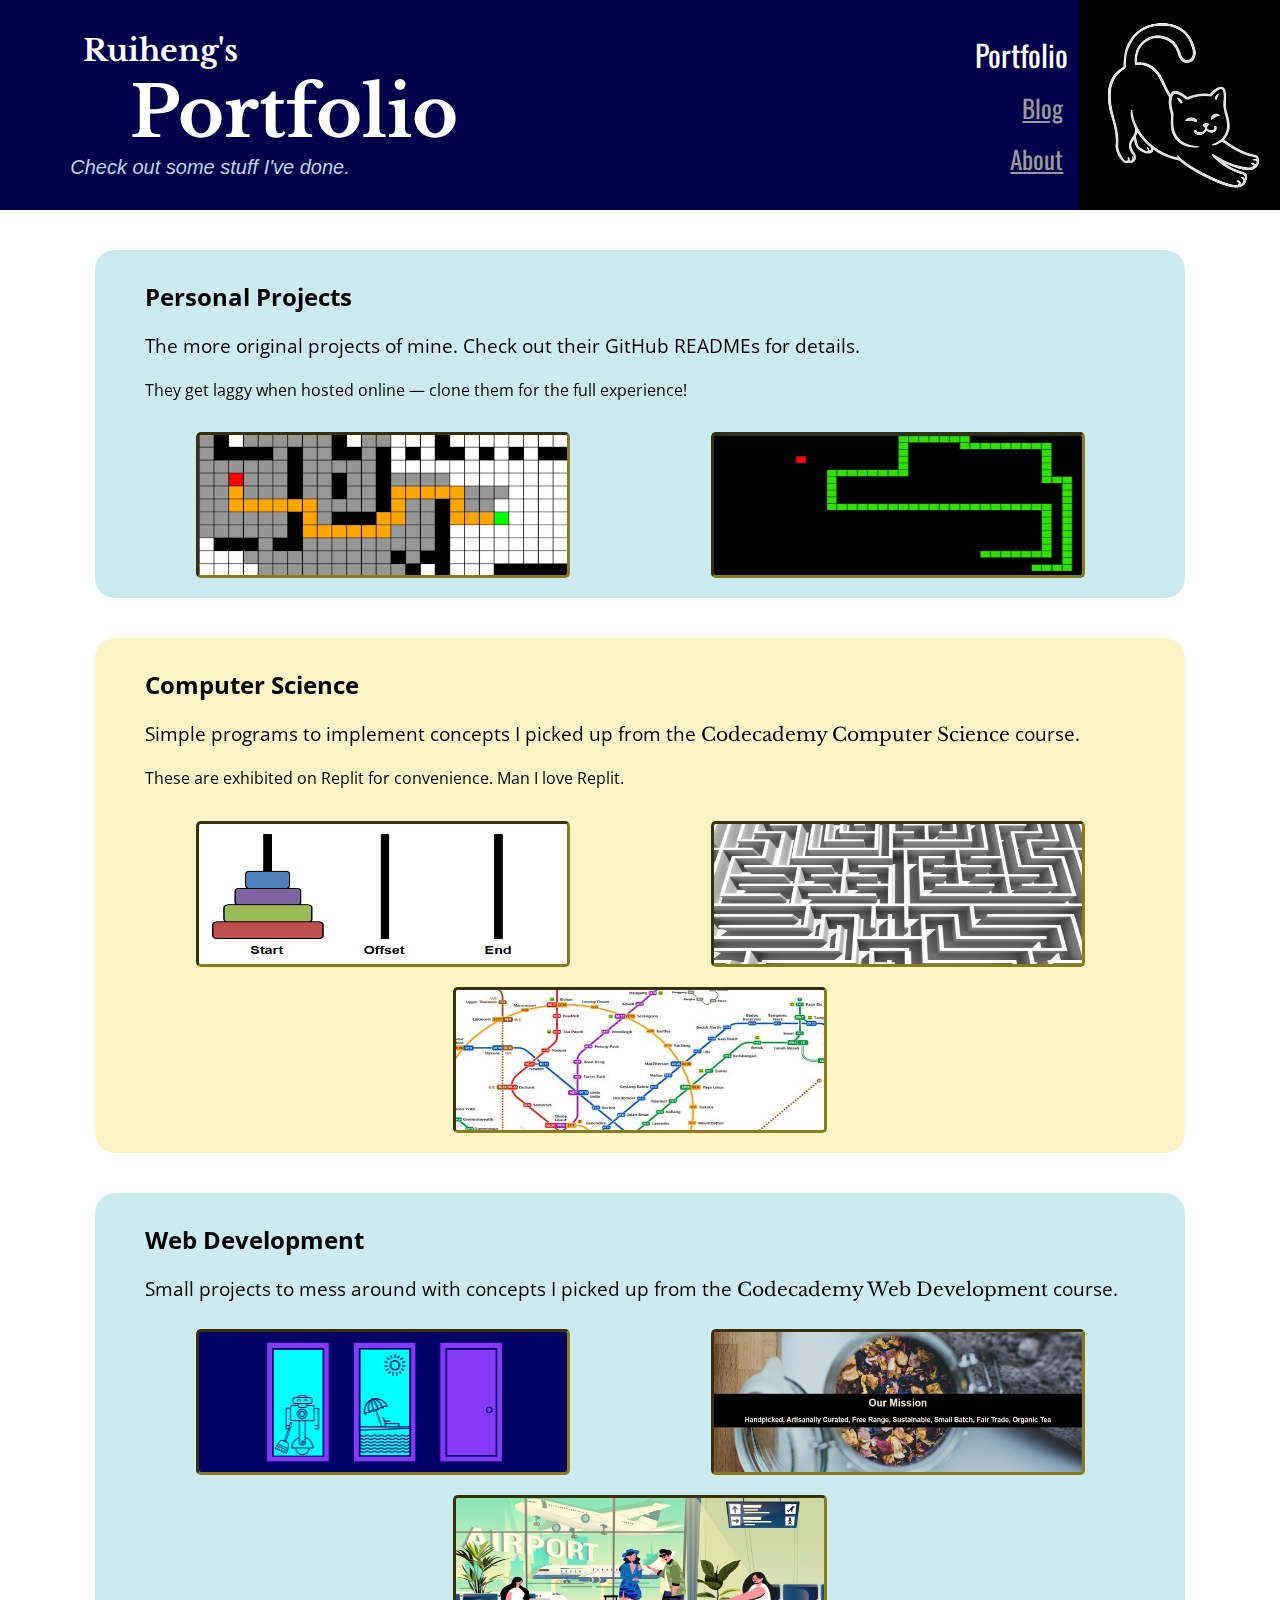
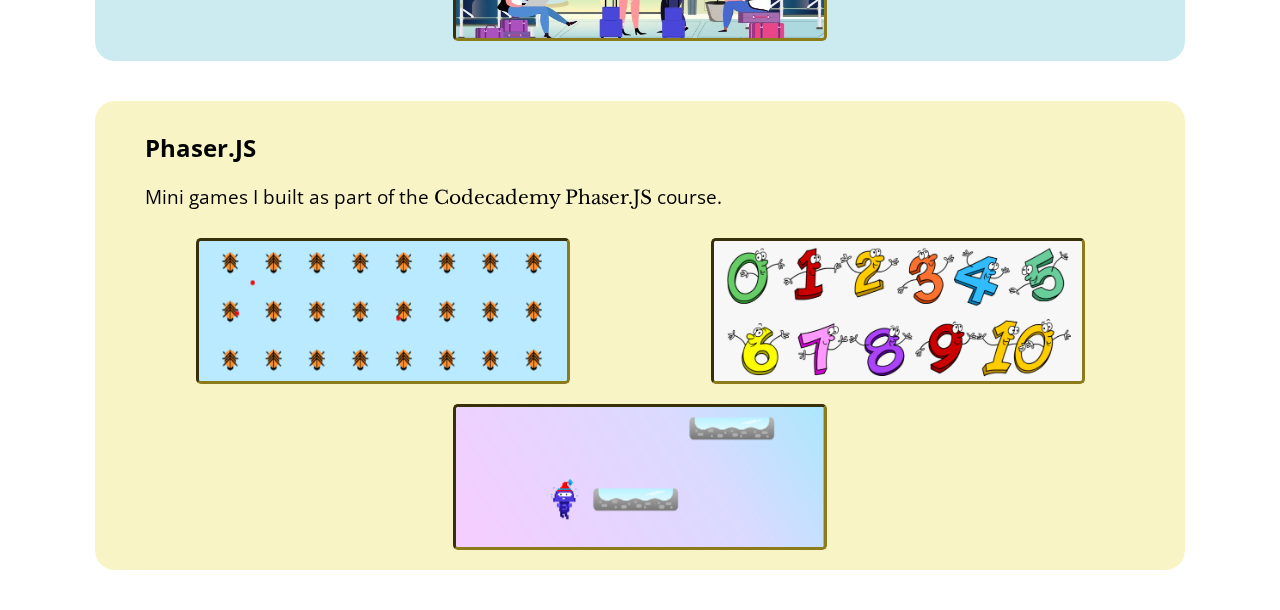
==== index.html @ d43de1b8 "testing responsive design" ====
<!DOCTYPE html>
<html lang="en">
    <head>
        <title>My Portfolio</title>
        <meta name="viewport" content="width=device-width, initial-scale=1.0"/>
        <link href='./css/index.css' type='text/css' rel='stylesheet'/>
        <link href="https://fonts.googleapis.com/css2?family=Oswald:wght@500&display=swap" rel="stylesheet">
        <link href="https://fonts.googleapis.com/css2?family=Libre+Baskerville&family=Oswald:wght@500&display=swap" rel="stylesheet">
        <link href="https://fonts.googleapis.com/css2?family=Open+Sans:wght@300&display=swap" rel="stylesheet">
        <link href="https://fonts.googleapis.com/css2?family=Open+Sans:wght@400&display=swap" rel="stylesheet">
        <link href="https://fonts.googleapis.com/css2?family=Open+Sans:wght@600&display=swap" rel="stylesheet">
        <link href="https://fonts.googleapis.com/css2?family=Open+Sans:wght@700&display=swap" rel="stylesheet">
        <link href="https://fonts.googleapis.com/css2?family=Cormorant+Garamond&family=Libre+Baskerville&display=swap" rel="stylesheet">
    </head>

    <body onscroll="changeNav()">
        <header id='main-header'>  <!-- entire dark blue nav bar -->
            <div class='title'>
                <h2>Ruiheng's</h2>
                <h1>Portfolio</h1>
                <h3>Check out some stuff I've done.</h3>
            </div>

            <div class='menu-and-pic'>
                <ul>
                    <li class='current'>Portfolio</li>
                    <li><a href='./html/blog.html' class='menu-link'>Blog</a></li>
                    <li><a href='./html/aboutme.html' class='menu-link'>About</a></li>
                </ul>
                <img src="./images/catb.jpg" alt='Cat'/>
            </div>
        </header>

        <header id='small-header'>
            <ul>
                <li class='current-s'><a href='#'>Portfolio</a></li>
                <li><a href='./html/blog.html' class='menu-link-s'>Blog</a></li>
                <li><a href='./html/aboutme.html' class='menu-link-s'>About</a></li>
            </ul>
        </header>

        <section id='main-body-area'>


            <div class='category category1'>
                <h2 class='category-title'>Personal Projects</h2>
                <h3 class='category-subtitle'>The more original projects of mine. Check out their GitHub READMEs for details.</h3>
                <h4 class='category-subtitle'>They get laggy when hosted online — clone them for the full experience!</h4>
                <div class='category-space'>
                    
                    <div class='content-box'>
                        <div class="initial-content">
                            <img src='./images/astar.jpg' alt='A* Pathfinder' class='content-image'/>
                        </div>
                        <div class="overlay-content">
                            <div class="content-summary">  
                                <h3 class='content-summary-title'>A* Pathfinder</h3>
                                <p class='content-summary-text'>Efficient Greedy Algorithm determines shortest routes.</p>
                                <span>
                                    <a href='https://replit.com/@sunruiheng/A-Star-Pathfinder' target='_blank'>Try It!</a>
                                    <a href='https://github.com/sun-ruiheng/A-Star-Pathfinder' target='_blank'>GitHub</a>
                                </span>
                            </div>
                        </div>
                    </div>

                    <div class='content-box'>
                        <div class="initial-content">
                            <img src='./images/snek.png' alt='Snake' class='content-image'/>
                        </div>
                        <div class="overlay-content">
                            <div class="content-summary">  
                                <h3 class='content-summary-title'>Snake (Pygame)</h3>
                                <p class='content-summary-text'>Classic Snake game... Nom nom nom. Don't bite yourself!</p>
                                <span>
                                    <a href='https://replit.com/@sunruiheng/snake' target='_blank'>Try It!</a>
                                    <a href='https://github.com/sun-ruiheng/snake' target='_blank'>GitHub</a>
                                </span>
                            </div>
                        </div>
                    </div>

                </div>
                
            </div>


            
            <div class='category category2'>
                <h2 class='category-title'>Computer Science</h2>
                <h3 class='category-subtitle'>Simple programs to implement concepts I picked up from the <span>Codecademy Computer Science</span> course.</h3>
                <h4 class='category-subtitle'>These are exhibited on Replit for convenience. Man I love Replit.</h4>
                <div class='category-space'>

                    <div class='content-box'>
                        <div class="initial-content">
                            <img src='./images/towersofhanoi.png' alt='Towers of Hanoi' class='content-image'/>
                        </div>
                        <div class="overlay-content">
                            <div class="content-summary">  
                                <h3 class='content-summary-title'>Towers of Hanoi</h3>
                                <p class='content-summary-text'>Strategy game to implement the Stacks data structure.</p>
                                <span>
                                    <a href='https://repl.it/@sunruiheng/Towers-of-Hanoi#.replit' target='_blank'>Try It!</a>
                                    <a href='https://github.com/sun-ruiheng/Towers-of-Hanoi' target='_blank'>GitHub</a>
                                </span>
                            </div>
                        </div>
                    </div>

                    <div class='content-box'>
                        <div class="initial-content">
                            <img src='./images/mazeexplorer.jpg' alt='Maze Explorer' class='content-image'/>
                        </div>
                        <div class="overlay-content">
                            <div class="content-summary">  
                                <h3 class='content-summary-title'>Maze Explorer</h3>
                                <p class='content-summary-text'>Navigate through a maze represented by the Graphs data structure.</p>
                                <span>
                                    <a href='https://repl.it/@sunruiheng/Maze-Explorer#.replit' target='_blank'>Try It!</a>
                                    <a href='https://github.com/sun-ruiheng/Maze-Explorer' target='_blank'>GitHub</a>
                                </span>
                            </div>
                        </div>
                    </div>

                    <div class='content-box'>
                        <div class="initial-content">
                            <img src='./images/mrtmap.jpg' alt='MRT Route' class='content-image'/>
                        </div>
                        <div class="overlay-content">
                            <div class="content-summary">  
                                <h3 class='content-summary-title'>MRT Route</h3>
                                <p class='content-summary-text'>Breadth-First Search to find the shortest MRT route.</p>
                                <span>
                                    <a href='https://replit.com/@sunruiheng/MRT-Route' target='_blank'>Try It!</a>
                                    <a href='https://github.com/sun-ruiheng/MRT-Route' target='_blank'>GitHub</a>
                                </span>
                            </div>
                        </div>
                    </div>

                    



                </div>
                
            </div>



            <div class='category category1'>
                <h2 class='category-title'>Web Development</h2>
                <h3 class='category-subtitle'>Small projects to mess around with concepts I picked up from the <span>Codecademy Web Development</span> course.</h3>
                <div class='category-space'>

                    
                    <div class='content-box'>
                        <div class="initial-content">
                            <img src='./images/choredoorpic.PNG' alt='Chore Door' class='content-image'/>
                        </div>
                        <div class="overlay-content">
                            <div class="content-summary"> 
                                <h3 class='content-summary-title'>Chore Door!</h3> 
                                <p class='content-summary-text'>Basic guessing game to test out JavaScript logic writing.</p>
                                <span>
                                    <a href='https://sun-ruiheng.github.io/chore-door/' target='_blank'>Try It!</a>
                                    <a href='https://github.com/sun-ruiheng/chore-door' target='_blank'>GitHub</a>
                                </span>
                            </div>
                        </div>
                    </div>

                    <div class='content-box'>
                        <div class="initial-content">
                            <img src='./images/teacozy.PNG' alt='Tea Cozy' class='content-image'/>
                        </div>
                        <div class="overlay-content">
                            <div class="content-summary"> 
                                <h3 class='content-summary-title'>Tea Cozy</h3> 
                                <p class='content-summary-text'>Tea business website built working with Flexbox CSS.</p>
                                <span>
                                    <a href='https://sun-ruiheng.github.io/Tea-Cozy/' target='_blank'>Visit</a>
                                    <a href='https://github.com/sun-ruiheng/Tea-Cozy/' target='_blank'>GitHub</a>
                                </span>
                            </div>
                        </div>
                    </div>

                    <div class='content-box'>
                        <div class="initial-content">
                            <img src='./images/tourists.jpg' alt='Wanderlust' class='content-image'/>
                        </div>
                        <div class="overlay-content">
                            <div class="content-summary"> 
                                <h3 class='content-summary-title'>Wanderlust</h3> 
                                <p class='content-summary-text'>Tourism helper, utilising two APIs.</p>
                                <span>
                                    <a href='https://sun-ruiheng.github.io/Wanderlust/' target='_blank'>Try It!</a>
                                    <a href='https://github.com/sun-ruiheng/Wanderlust' target='_blank'>GitHub</a>
                                </span>
                            </div>
                        </div>
                    </div>

                    

                </div>
                
            </div>




            <div class='category category2'>
                <h2 class='category-title'>Phaser.JS</h2>
                <h3 class='category-subtitle'>Mini games I built as part of the <span>Codecademy Phaser.JS</span> course.</h3>
                <div class='category-space'>
                    
                    <div class='content-box'>
                        <div class="initial-content">
                            <img src='./images/buginvaders.PNG' alt='Bug Invaders' class='content-image'/>
                        </div>
                        <div class="overlay-content">
                            <div class="content-summary"> 
                                <h3 class='content-summary-title'>Bug Invaders</h3> 
                                <p class='content-summary-text'>Survive and kill the pesky invaders! Spacebar to fight back.</p>
                                <span>
                                    <a href='https://sun-ruiheng.github.io/Bug-Invaders/' target='_blank'>Try It!</a>
                                    <a href='https://github.com/sun-ruiheng/bug-invaders' target='_blank'>GitHub</a>
                                </span>
                            </div>
                        </div>
                    </div>

                    <div class='content-box'>
                        <div class="initial-content">
                            <img src='./images/conundrum.png' alt='Counting Conundrum' class='content-image'/>
                        </div>
                        <div class="overlay-content">
                            <div class="content-summary"> 
                                <h3 class='content-summary-title'>Counting Conundrum</h3> 
                                <p class='content-summary-text'>Remember the numbers, and recall in ascending order!</p>
                                <span>
                                    <a href='https://sun-ruiheng.github.io/Counting-Conundrum/' target='_blank'>Try It!</a>
                                    <a href='https://github.com/sun-ruiheng/counting-conundrum' target='_blank'>GitHub</a>
                                </span>
                            </div>
                        </div>
                    </div>

                    <div class='content-box'>
                        <div class="initial-content">
                            <img src='./images/codeyjump.PNG' alt='Codey Jump' class='content-image'/>
                        </div>
                        <div class="overlay-content">
                            <div class="content-summary"> 
                                <h3 class='content-summary-title'>Codey Jump</h3> 
                                <p class='content-summary-text'>Jump, Jump, Jump. There is no point to this game!</p>
                                <span>
                                    <a href='https://sun-ruiheng.github.io/Codey-Jump/' target='_blank'>Try It!</a>
                                    <a href='https://github.com/sun-ruiheng/Codey-Jump' target='_blank'>GitHub</a>
                                </span>
                            </div>
                        </div>
                    </div>

                


                </div>
                
            </div>




        </section>
    </body>
    <script type='text/javascript' src='./js/index.js'></script>
</html>
---- css/index.css ----
body {
    margin: 0;
    font-family: 'Open Sans', sans-serif;
    
    /* background-image: url("../images/coding1.jpg");
    background-repeat: no-repeat;
    background-attachment: fixed;
    background-size: cover; */
}

body::after {
    content: "";
    background: url("../images/coding1.jpg");
    opacity: 0.3;
    top: 0;
    left: 0;
    bottom: 0;
    right: 0;
    position: fixed;
    z-index: -1;   
     /* TO make fit perfectly */
    height: 100%;
    background-position: center;
    background-repeat: no-repeat;
    background-size: cover;
    /* end */
  }

header#main-header {
    background-color:rgb(0, 0, 75);
    height: 180px;
    padding: 15px 0;
    /* to align title div vertically within header: */
    display: flex;
    align-items: center;
    /* background-color: rgba(0, 0, 0, 1); */
    margin-bottom: 20px;
    position: relative;
    z-index: 2;
}

header .title {
    width: 320px;
    color: white;
    /* float: none; */
    position: absolute;
    left: 50px;
    padding: 0 30px;
    font-family: 'Libre Baskerville', serif;
    font-weight: 500;
}

header .title h2 {
    margin: 0;
    font-size: 30px;
    text-align: center;
    transform:translateX(-80px);
}

header .title h1 {
    font-size: 70px;
    margin: 0;
    text-align: center;
    transform:translateX(50px);
}

header .title h3 {
    font-size: 20px;
    text-align: center;
    font-style: italic;
    font-weight: normal;
    font-family: 'Lato', sans-serif;
    margin: 0 auto;
    transform:translateX(-30px);
    color:rgb(188, 214, 232);
}

.menu-and-pic {
    position: absolute;
    right: 0;
    display: inline-flex;
}

.menu-and-pic ul {
    margin: auto;
    padding: 10px;
    text-align: right;
    list-style-type: none;
    font-family: 'Oswald', sans-serif;
}

.menu-and-pic ul li {
    font-size: 30px;
    padding: 3px 0;
    color: white;
}

.menu-link {
    font-size: 25px;
    padding: 0 5%;
    border-radius: 8%;
    color: rgb(153, 153, 153);
    transition: color 0.3s ease;
}

.menu-link:hover {
    color: white;
}

.menu-and-pic img {
    height: 210px;
}

.menu-and-pic img:hover {
    transform: scaleX(-1);
}



header#small-header {
    position: fixed;
    top: 0;
    left: 0;
    right: 0;
    height: 100px;
    background-color: rgba(0, 0, 0, 0.6);
    display: flex;
    justify-content: center;
    align-items: center;transition-duration: .3s;
    z-index: 1;
}

#small-header:hover{
    background-color: rgba(0, 0, 0, 0.8);
    z-index: 1;
}

header#small-header ul {
    display: flex;
    flex-direction: row;
    justify-content: center;
    list-style-type: none;
}

header#small-header li {
    text-decoration: none;
    padding: 0 20px;
    font-size: 25px;
    font-family: 'Oswald', sans-serif;
    color: white;
}

.current-s a {
    color: white;
    text-decoration: none;
}

.menu-link-s {
    color: rgb(153, 153, 153);
    font-size: 20px;
    transition: color 0.3s ease;
}

.menu-link-s:hover {
    color: white;
    font-size: 25px;
}


/* main region */
#main-body-area {
    margin: 0 25px;
}

.category {
    border-radius: 20px;
    padding: 10px 30px;
    margin: 70px;
    margin-top: 40px;
    margin-bottom: 40px;
    transition-duration: .3s;
}

.category:hover {
    border-radius: 0;
}

.category1 {
    background-color: rgba(198, 233, 238, 0.9);
}

.category2 {
    /* background-color: rgba(202, 242, 207, 0.9); */
    background-color: rgba(247, 243, 192, 0.9);
}

.category3 {
    background-color: rgba(206, 241, 246, 0.9);
}

.category4 {
    background-color: rgba(202, 242, 207, 0.9);
}

.category1:hover {
    background-color: rgb(255, 255, 255);
}

.category2:hover {
    background-color: 	rgb(255, 255, 255);
}

.category3:hover {
    background-color: rgb(198, 233, 238);
}

.category4:hover {
    background-color: 	rgba(202, 242, 207);
}

.category-title {
    font-weight: 700;
    margin-left: 20px;
}

.category-subtitle {
    font-weight: 400;
    margin-left: 20px;
}

h3.category-subtitle span {
    font-family: 'Libre Baskerville', serif;
}

h4.category-subtitle span {
    font-weight: 600;
}

.category-space {
    display: flex;
    flex-wrap: wrap;
    align-content: flex-start;
    justify-content: space-evenly;
    max-width: 100%;
}

.content-box {
    border:rgb(139, 123, 27);
    border-radius: 5px;
    border-style: inset;
    flex-wrap: wrap;
    flex-basis: 23em;
    min-width: 12em;
    height: 140px;
    margin: 10px auto;
    overflow: hidden;
    position: relative;
    transition: all 0.3s ease-out 0s
}

.content-box:hover {
    transform: scale(1.2);
}

.content-image {
    width: 100%;
    height: 100%;
}

.initial-content {
    width: 100%;
    height: 100%;
}

.overlay-content {
  width: 100%;
  height: 100%;
  color: #080808;
  display: flex;
  justify-content: center;
  align-items: center;
  overflow: hidden;
  position: absolute;
  /* z-index: 1; */
  transition: 0.6s;
  top: 100%;
  left: 0%;
  opacity: 0.9;
  background-color: white;
}

.content-summary {
  text-align: center;
  font-size: 1.4em;
  letter-spacing: 1px;
  line-height: 1.75rem;
  display: flex;
  flex-direction: column;
  align-items: space-between;
}

.content-summary-title, .content-summary-text {
    margin: 0 10px;   
}

.content-summary img {
    margin: 0 auto;
    width: 25%;
    position: absolute;
}

.overlay-content span {
    display: block;
}

.overlay-content a {
    color: inherit;
    margin: 0 10%;
    padding: 0 10px;
    border-radius: 10px;
    transition: 0.5s;
}

.overlay-content a:hover {
    background-color: rgb(184, 194, 216);
}

.content-box:hover .overlay-content {
    transform: translateY(-100%);
}
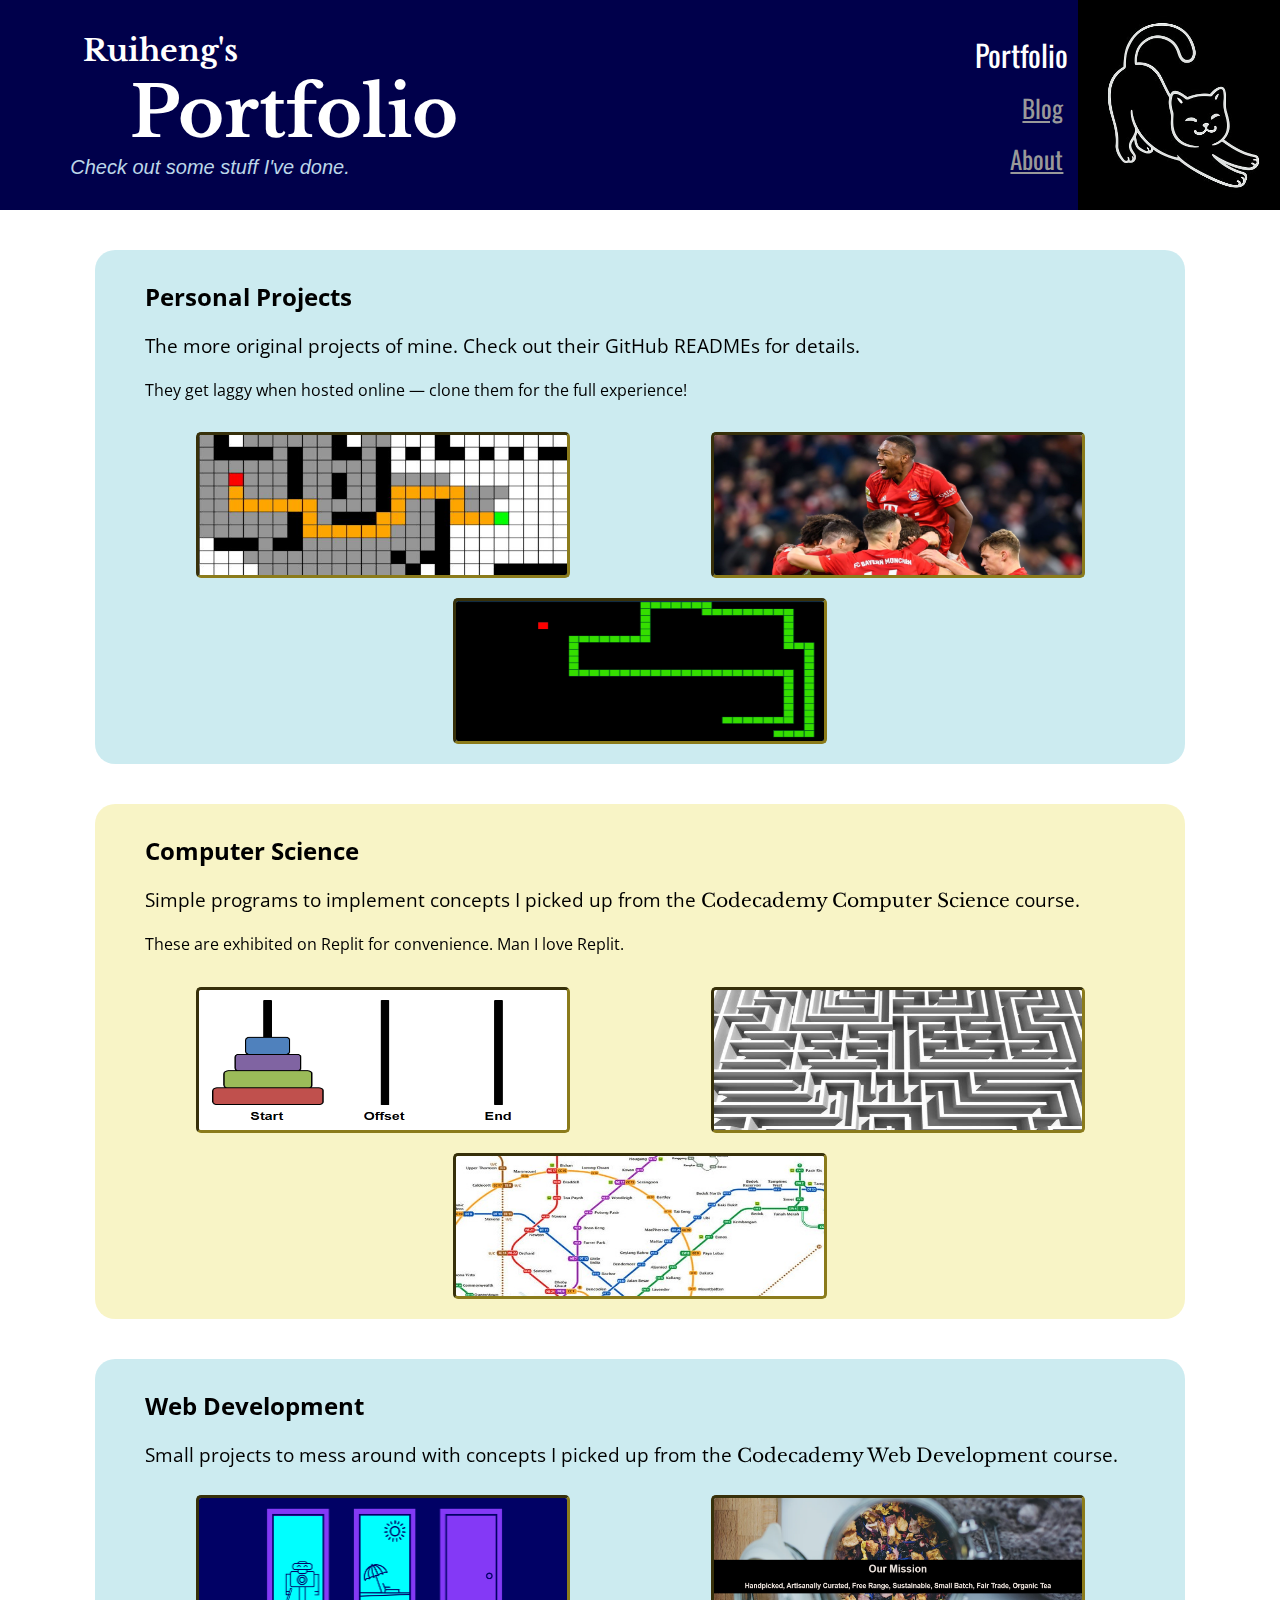
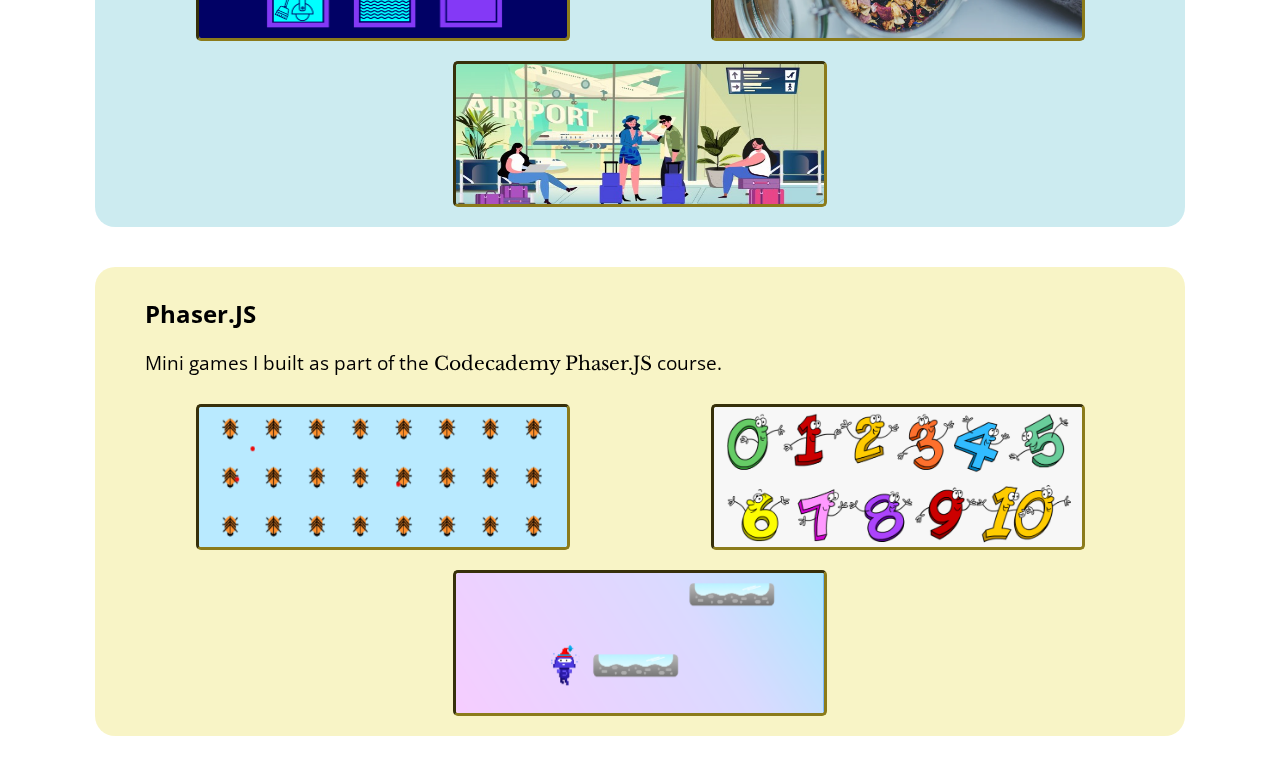
==== commit b5e924cf: "added football API" ====
--- a/index.html
+++ b/index.html
@@ -63,6 +63,22 @@
                             </div>
                         </div>
                     </div>
+                    
+                    <div class='content-box'>
+                        <div class="initial-content">
+                            <img src='./images/bayernpic.jpeg' alt='Football Site' class='content-image'/>
+                        </div>
+                        <div class="overlay-content">
+                            <div class="content-summary">  
+                                <h3 class='content-summary-title'>Football Stuff</h3>
+                                <p class='content-summary-text'>Up-to-date football information using the <em>football-data.org</em> API.</p>
+                                <span>
+                                    <a href='https://sun-ruiheng.github.io/Football/' target='_blank'>Visit</a>
+                                    <a href='https://github.com/sun-ruiheng/Football/' target='_blank'>GitHub</a>
+                                </span>
+                            </div>
+                        </div>
+                    </div>
 
                     <div class='content-box'>
                         <div class="initial-content">
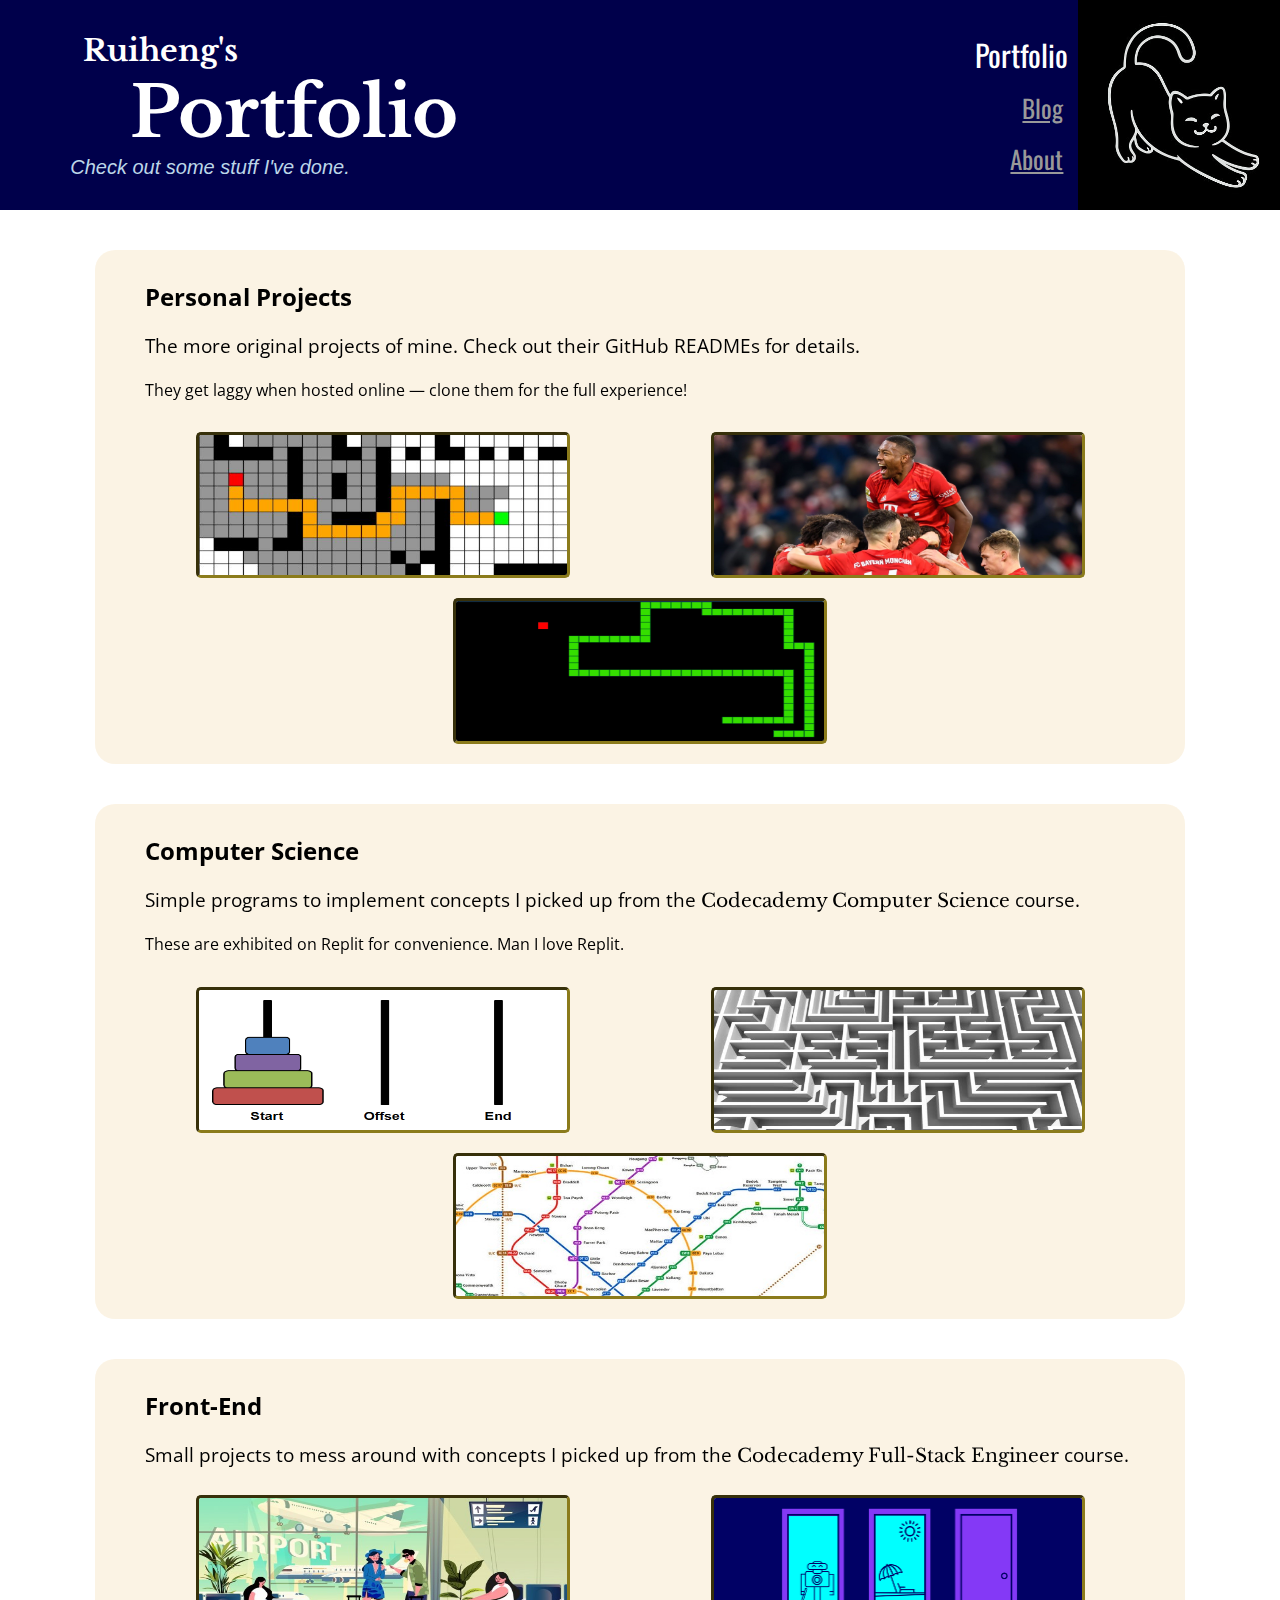
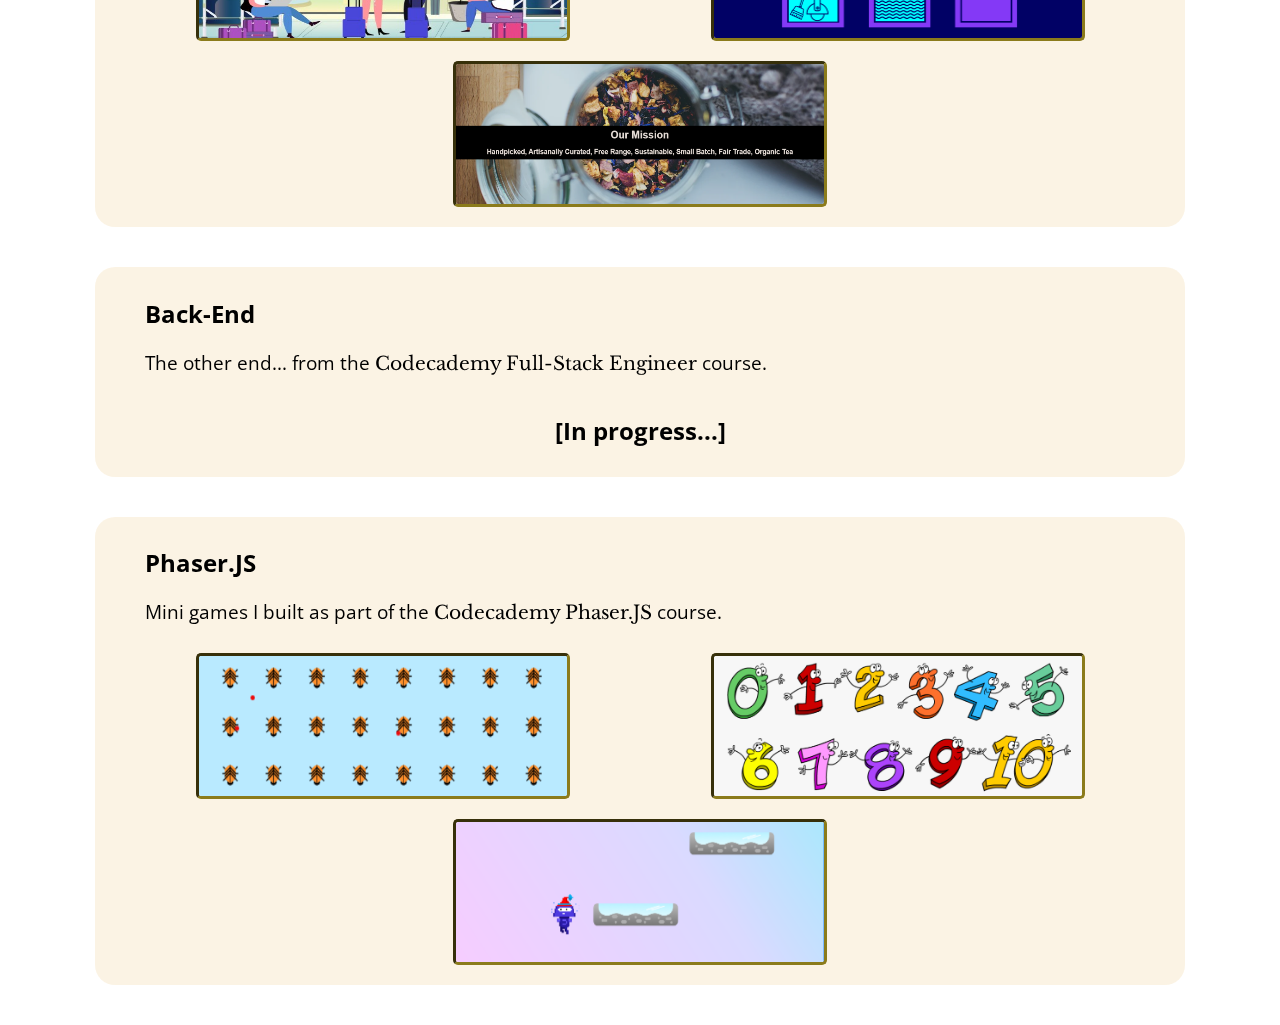
==== commit 67859d12: "changed some colors..." ====
--- a/index.html
+++ b/index.html
@@ -13,7 +13,7 @@
         <link href="https://fonts.googleapis.com/css2?family=Cormorant+Garamond&family=Libre+Baskerville&display=swap" rel="stylesheet">
     </head>
 
-    <body onscroll="changeNav()">
+    <body>
         <header id='main-header'>  <!-- entire dark blue nav bar -->
             <div class='title'>
                 <h2>Ruiheng's</h2>
@@ -42,7 +42,7 @@
         <section id='main-body-area'>
 
 
-            <div class='category category1'>
+            <div class='category'>
                 <h2 class='category-title'>Personal Projects</h2>
                 <h3 class='category-subtitle'>The more original projects of mine. Check out their GitHub READMEs for details.</h3>
                 <h4 class='category-subtitle'>They get laggy when hosted online — clone them for the full experience!</h4>
@@ -102,7 +102,7 @@
 
 
             
-            <div class='category category2'>
+            <div class='category'>
                 <h2 class='category-title'>Computer Science</h2>
                 <h3 class='category-subtitle'>Simple programs to implement concepts I picked up from the <span>Codecademy Computer Science</span> course.</h3>
                 <h4 class='category-subtitle'>These are exhibited on Replit for convenience. Man I love Replit.</h4>
@@ -166,12 +166,28 @@
 
 
 
-            <div class='category category1'>
-                <h2 class='category-title'>Web Development</h2>
-                <h3 class='category-subtitle'>Small projects to mess around with concepts I picked up from the <span>Codecademy Web Development</span> course.</h3>
-                <div class='category-space'>
-
-                    
+            <div class='category'>
+                <h2 class='category-title'>Front-End</h2>
+                <h3 class='category-subtitle'>Small projects to mess around with concepts I picked up from the <span>Codecademy Full-Stack Engineer</span> course.</h3>
+                <div class='category-space'>
+
+                    
+                    <div class='content-box'>
+                        <div class="initial-content">
+                            <img src='./images/tourists.jpg' alt='Wanderlust' class='content-image'/>
+                        </div>
+                        <div class="overlay-content">
+                            <div class="content-summary"> 
+                                <h3 class='content-summary-title'>Wanderlust</h3> 
+                                <p class='content-summary-text'>Tourism helper, utilising two APIs.</p>
+                                <span>
+                                    <a href='https://sun-ruiheng.github.io/Wanderlust/' target='_blank'>Try It!</a>
+                                    <a href='https://github.com/sun-ruiheng/Wanderlust' target='_blank'>GitHub</a>
+                                </span>
+                            </div>
+                        </div>
+                    </div>
+
                     <div class='content-box'>
                         <div class="initial-content">
                             <img src='./images/choredoorpic.PNG' alt='Chore Door' class='content-image'/>
@@ -204,32 +220,34 @@
                         </div>
                     </div>
 
-                    <div class='content-box'>
-                        <div class="initial-content">
-                            <img src='./images/tourists.jpg' alt='Wanderlust' class='content-image'/>
-                        </div>
-                        <div class="overlay-content">
-                            <div class="content-summary"> 
-                                <h3 class='content-summary-title'>Wanderlust</h3> 
-                                <p class='content-summary-text'>Tourism helper, utilising two APIs.</p>
-                                <span>
-                                    <a href='https://sun-ruiheng.github.io/Wanderlust/' target='_blank'>Try It!</a>
-                                    <a href='https://github.com/sun-ruiheng/Wanderlust' target='_blank'>GitHub</a>
-                                </span>
-                            </div>
-                        </div>
-                    </div>
-
-                    
-
-                </div>
-                
-            </div>
-
-
-
-
-            <div class='category category2'>
+
+                    
+
+                </div>
+                
+            </div>
+
+
+
+
+            <div class='category'>
+                <h2 class='category-title'>Back-End</h2>
+                <h3 class='category-subtitle'>The other end... from the <span>Codecademy Full-Stack Engineer</span> course.</h3>
+                <div class='category-space'>
+
+                    
+                    <h2>[In progress...]</h2>
+
+                    
+
+                </div>
+                
+            </div>
+
+
+
+
+            <div class='category'>
                 <h2 class='category-title'>Phaser.JS</h2>
                 <h3 class='category-subtitle'>Mini games I built as part of the <span>Codecademy Phaser.JS</span> course.</h3>
                 <div class='category-space'>
--- a/css/index.css
+++ b/css/index.css
@@ -37,7 +37,7 @@
     /* background-color: rgba(0, 0, 0, 1); */
     margin-bottom: 20px;
     position: relative;
-    z-index: 2;
+    z-index: 3;
 }
 
 header .title {
@@ -128,12 +128,12 @@
     display: flex;
     justify-content: center;
     align-items: center;transition-duration: .3s;
-    z-index: 1;
+    z-index: 2;
 }
 
 #small-header:hover{
     background-color: rgba(0, 0, 0, 0.8);
-    z-index: 1;
+    z-index: 2;
 }
 
 header#small-header ul {
@@ -180,43 +180,13 @@
     margin-top: 40px;
     margin-bottom: 40px;
     transition-duration: .3s;
+    /* background-color: rgba(247, 243, 192, 0.9); */
+    background-color: rgba(251, 242, 225, 0.904);
 }
 
 .category:hover {
     border-radius: 0;
-}
-
-.category1 {
-    background-color: rgba(198, 233, 238, 0.9);
-}
-
-.category2 {
-    /* background-color: rgba(202, 242, 207, 0.9); */
-    background-color: rgba(247, 243, 192, 0.9);
-}
-
-.category3 {
-    background-color: rgba(206, 241, 246, 0.9);
-}
-
-.category4 {
-    background-color: rgba(202, 242, 207, 0.9);
-}
-
-.category1:hover {
     background-color: rgb(255, 255, 255);
-}
-
-.category2:hover {
-    background-color: 	rgb(255, 255, 255);
-}
-
-.category3:hover {
-    background-color: rgb(198, 233, 238);
-}
-
-.category4:hover {
-    background-color: 	rgba(202, 242, 207);
 }
 
 .category-title {
@@ -261,6 +231,7 @@
 
 .content-box:hover {
     transform: scale(1.2);
+    z-index: 1;
 }
 
 .content-image {
@@ -328,4 +299,5 @@
 
 .content-box:hover .overlay-content {
     transform: translateY(-100%);
-}+}
+
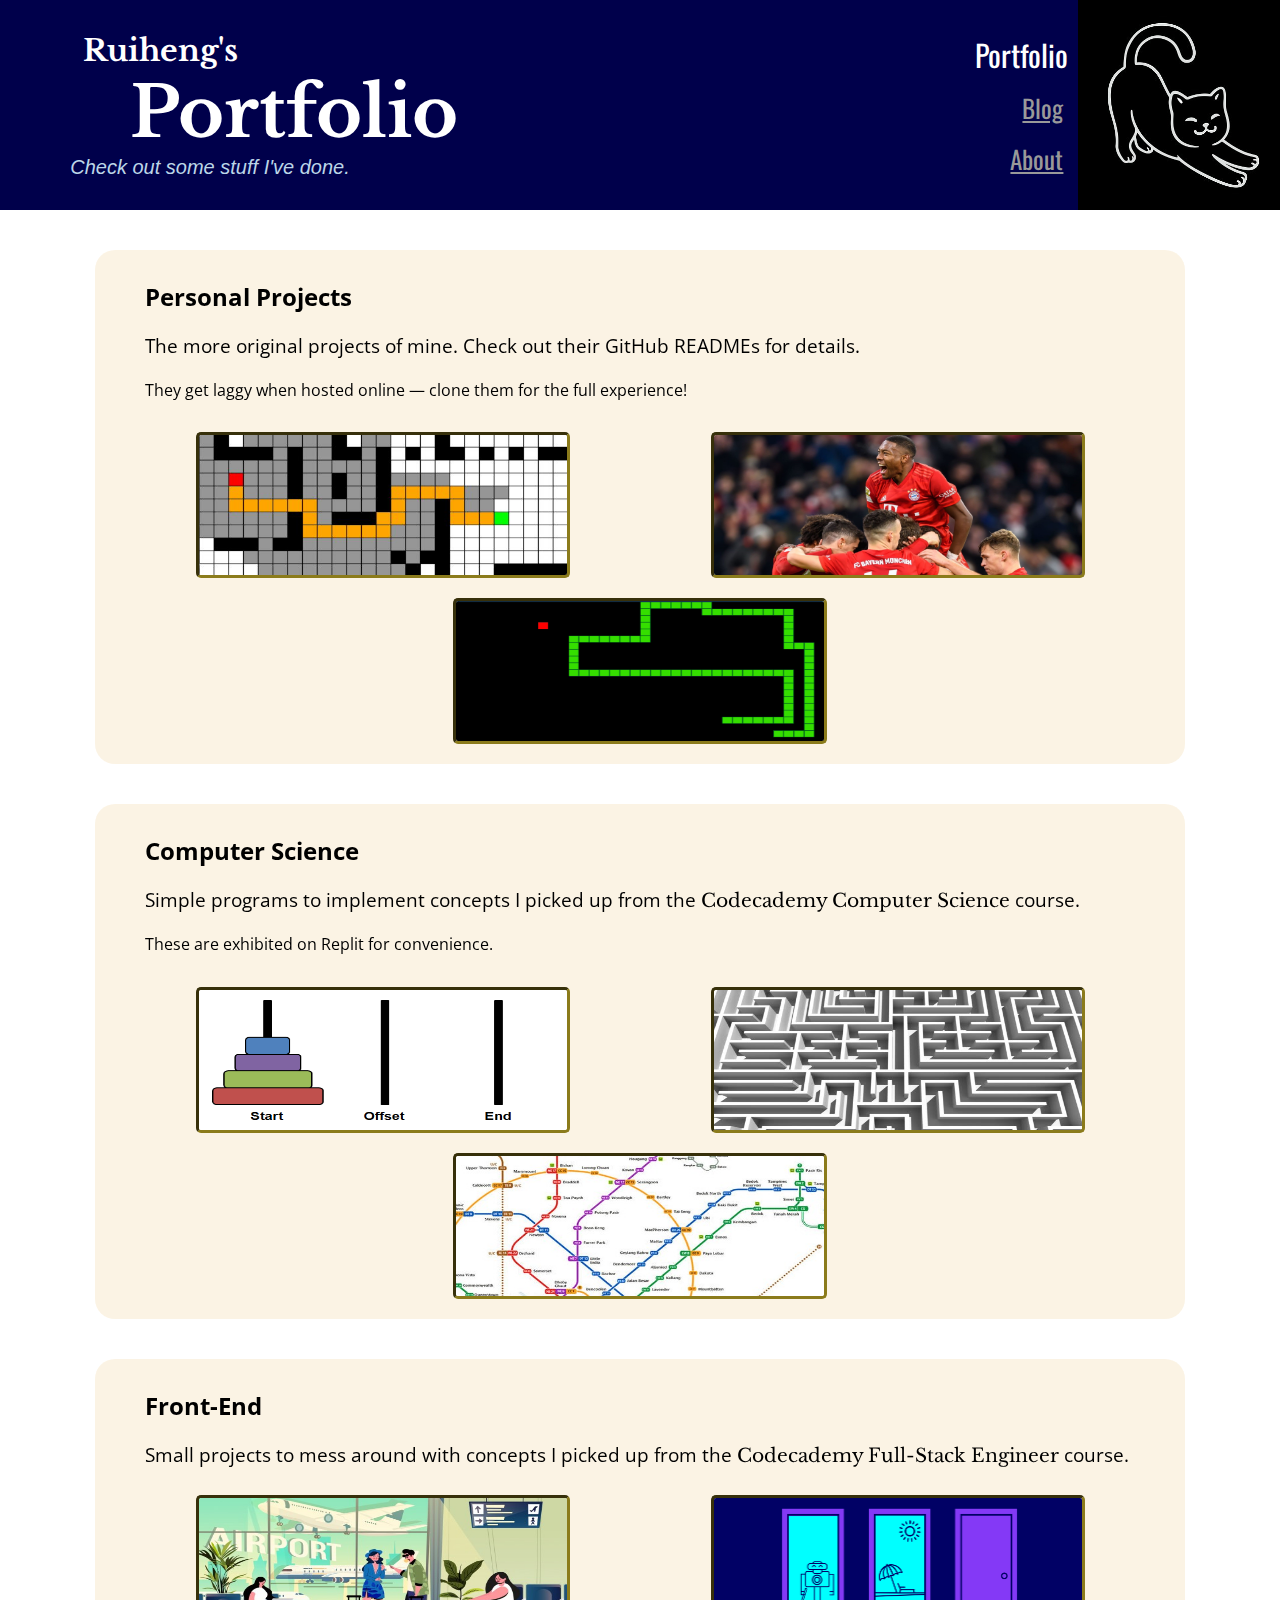
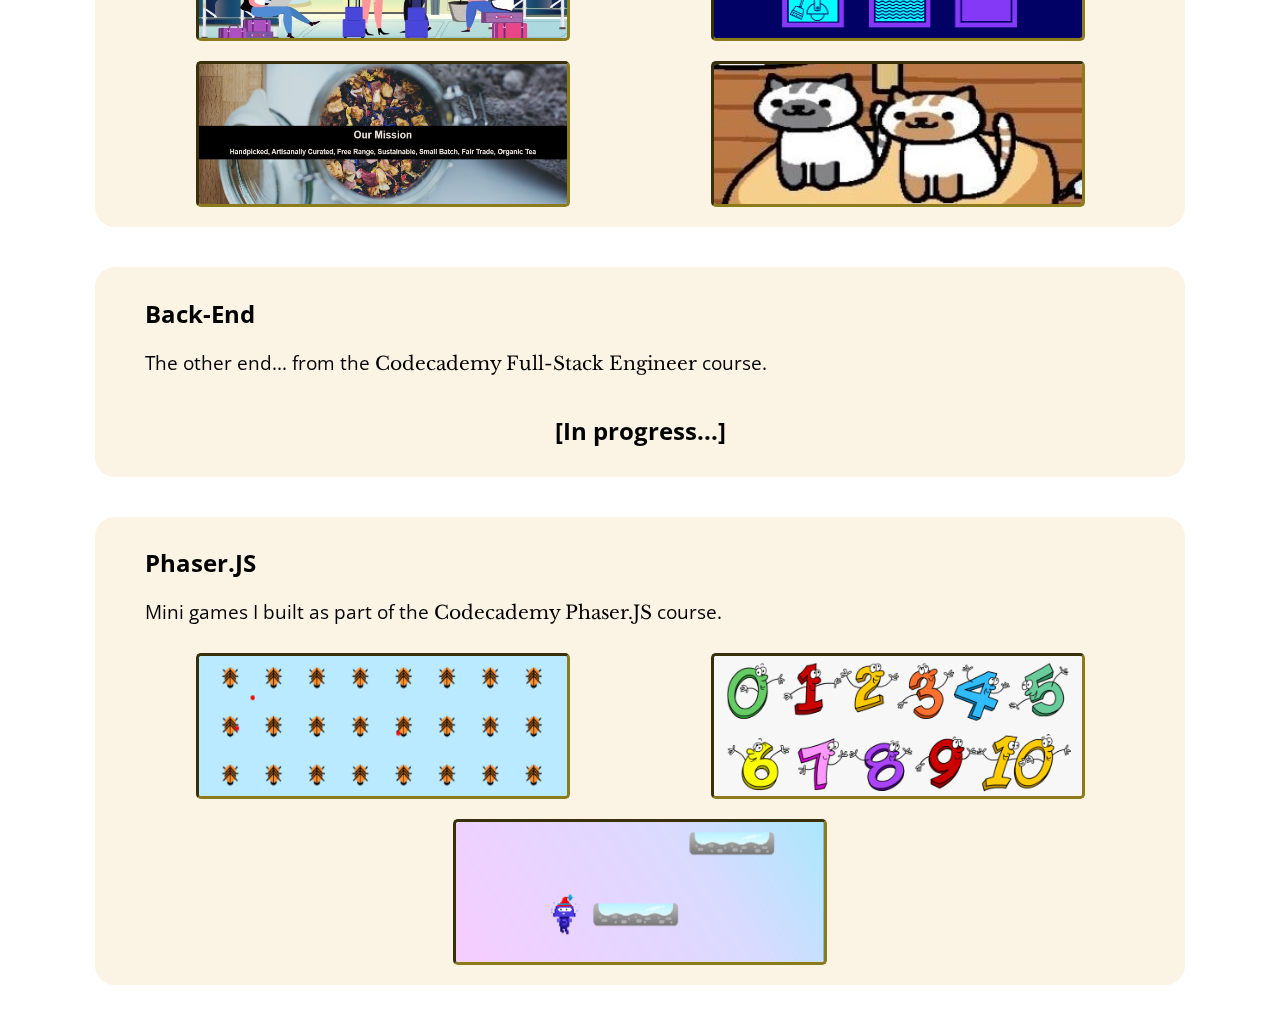
==== commit d2207546: "added copycat" ====
--- a/index.html
+++ b/index.html
@@ -105,7 +105,7 @@
             <div class='category'>
                 <h2 class='category-title'>Computer Science</h2>
                 <h3 class='category-subtitle'>Simple programs to implement concepts I picked up from the <span>Codecademy Computer Science</span> course.</h3>
-                <h4 class='category-subtitle'>These are exhibited on Replit for convenience. Man I love Replit.</h4>
+                <h4 class='category-subtitle'>These are exhibited on Replit for convenience.</h4>
                 <div class='category-space'>
 
                     <div class='content-box'>
@@ -215,6 +215,22 @@
                                 <span>
                                     <a href='https://sun-ruiheng.github.io/Tea-Cozy/' target='_blank'>Visit</a>
                                     <a href='https://github.com/sun-ruiheng/Tea-Cozy/' target='_blank'>GitHub</a>
+                                </span>
+                            </div>
+                        </div>
+                    </div>
+
+                    <div class='content-box'>
+                        <div class="initial-content">
+                            <img src='./images/nekoatsume.jpg' alt='Copy Cats' class='content-image'/>
+                        </div>
+                        <div class="overlay-content">
+                            <div class="content-summary"> 
+                                <h3 class='content-summary-title'>Copy Cat</h3> 
+                                <p class='content-summary-text'>First web app with the React framework!</p>
+                                <span>
+                                    <a href='https://sun-ruiheng.github.io/Copy-Cat/' target='_blank'>Try It!</a>
+                                    <a href='https://github.com/sun-ruiheng/Copy-Cat' target='_blank'>GitHub</a>
                                 </span>
                             </div>
                         </div>
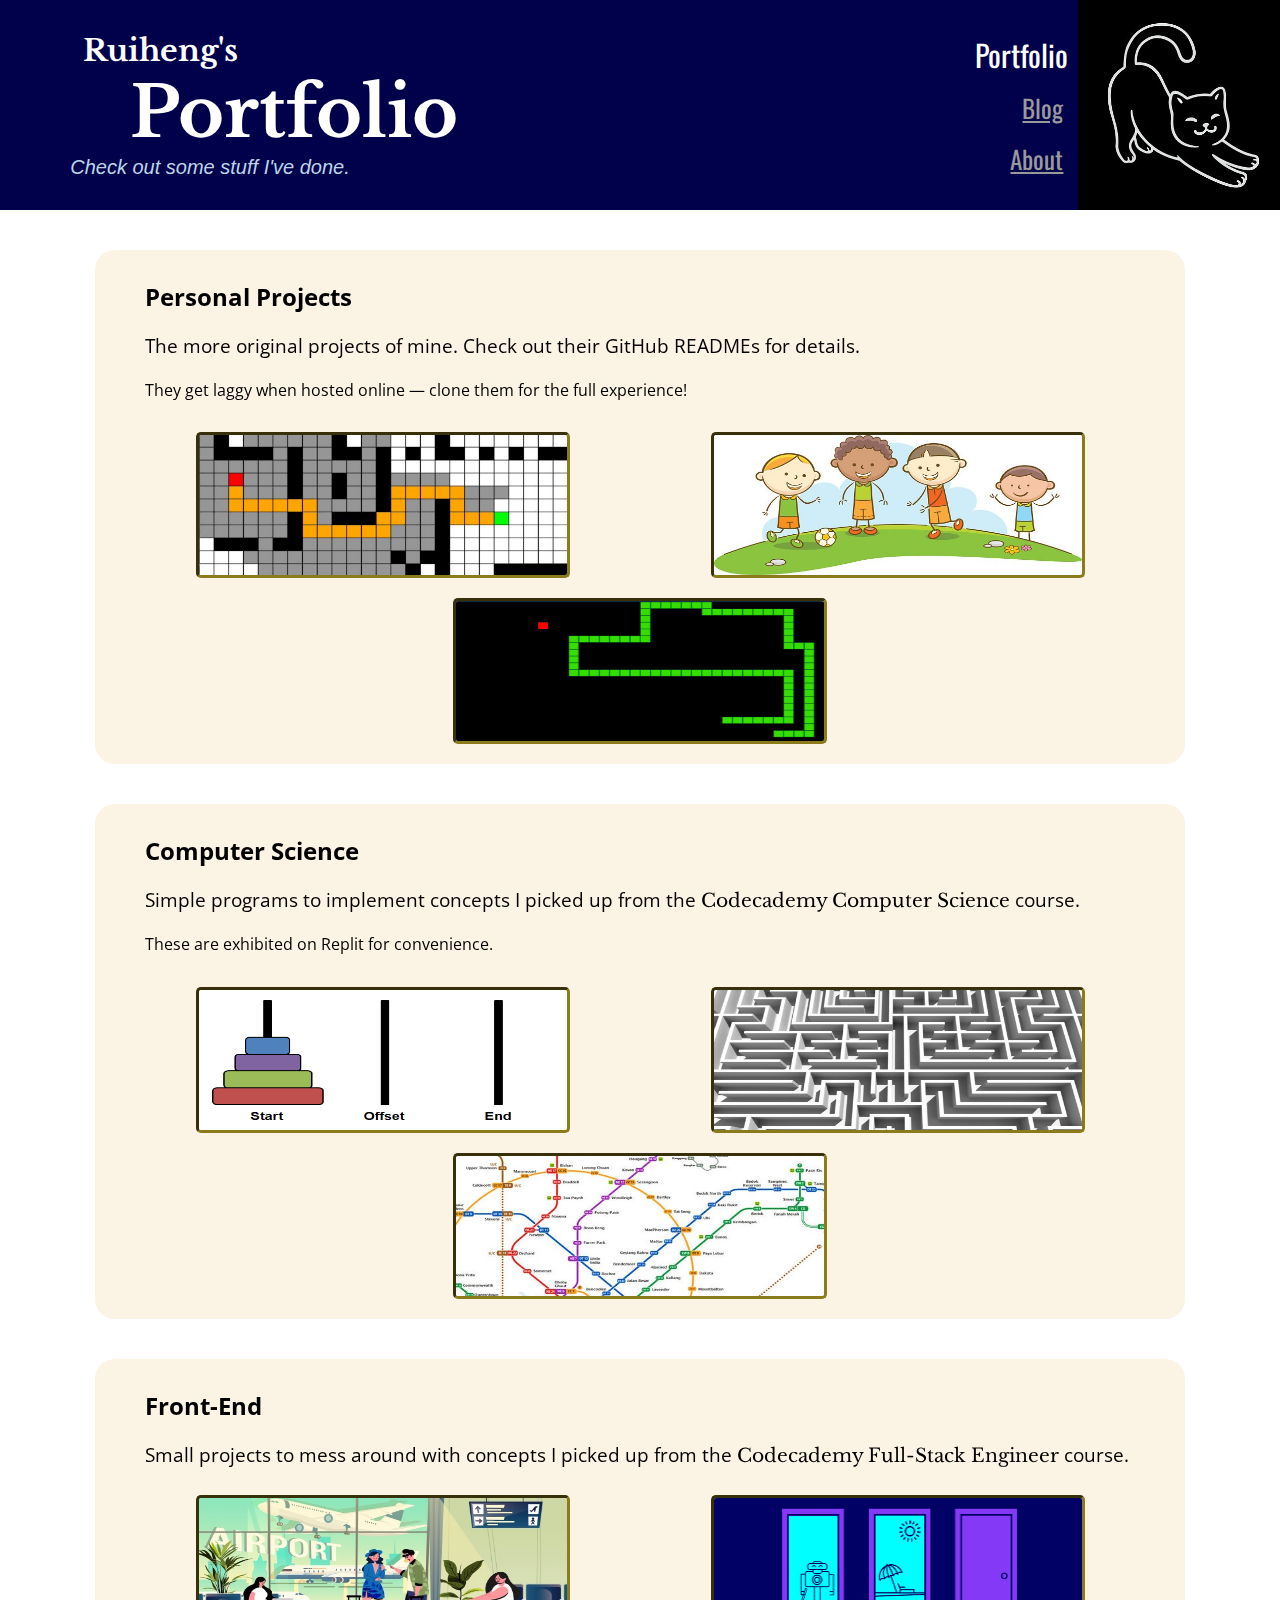
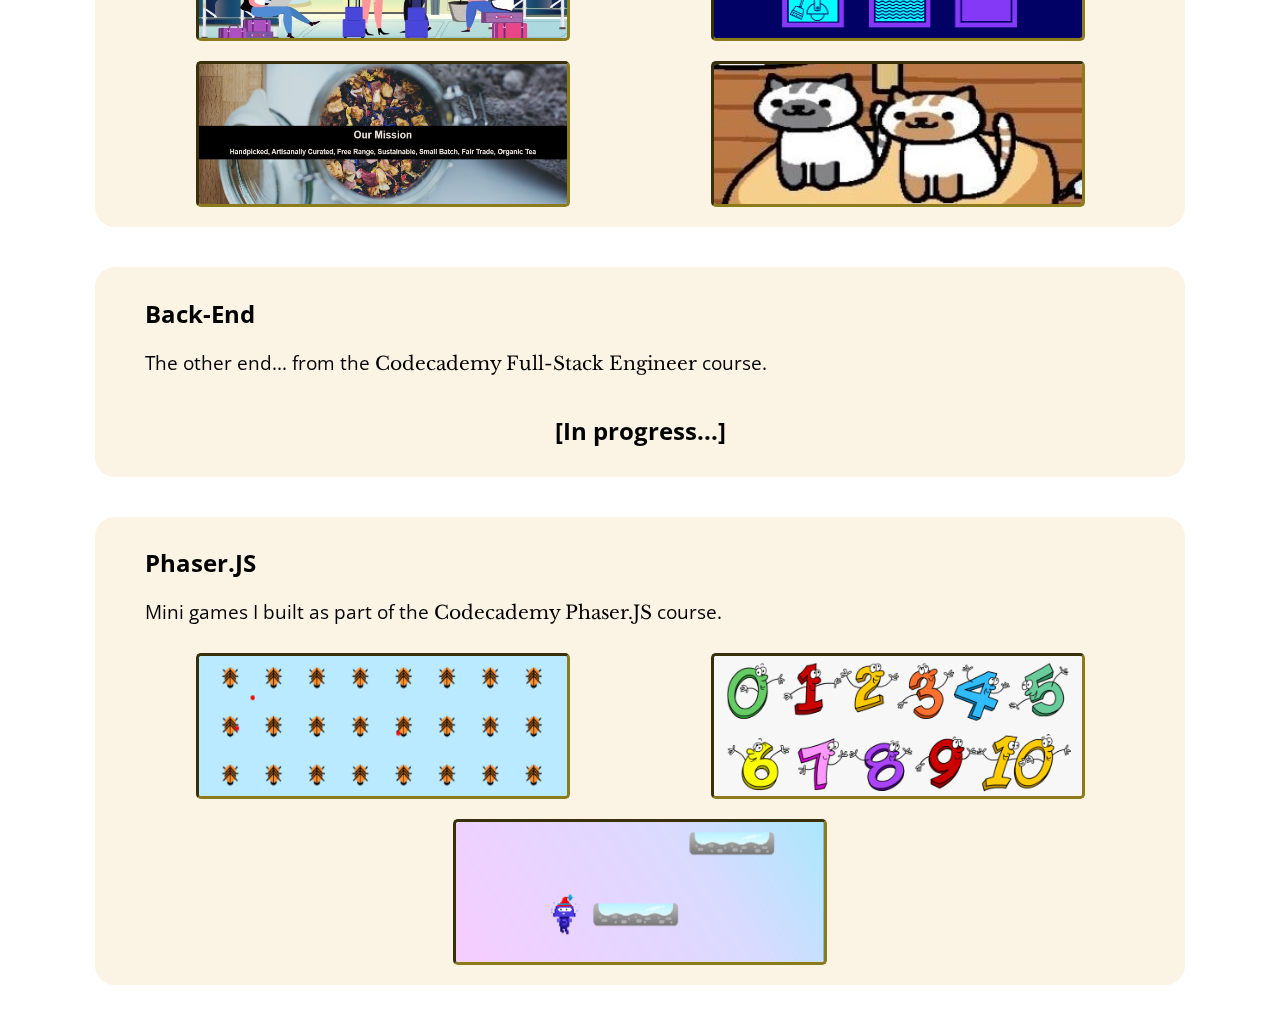
==== commit 52bfa865: "updated football cover" ====
--- a/index.html
+++ b/index.html
@@ -66,7 +66,7 @@
                     
                     <div class='content-box'>
                         <div class="initial-content">
-                            <img src='./images/bayernpic.jpeg' alt='Football Site' class='content-image'/>
+                            <img src='./images/football.jpg' alt='Football Site' class='content-image'/>
                         </div>
                         <div class="overlay-content">
                             <div class="content-summary">  
@@ -89,7 +89,7 @@
                                 <h3 class='content-summary-title'>Snake (Pygame)</h3>
                                 <p class='content-summary-text'>Classic Snake game... Nom nom nom. Don't bite yourself!</p>
                                 <span>
-                                    <a href='https://replit.com/@sunruiheng/snake' target='_blank'>Try It!</a>
+                                    <!-- <a href='https://replit.com/@sunruiheng/snake' target='_blank'>Try It!</a> -->
                                     <a href='https://github.com/sun-ruiheng/snake' target='_blank'>GitHub</a>
                                 </span>
                             </div>
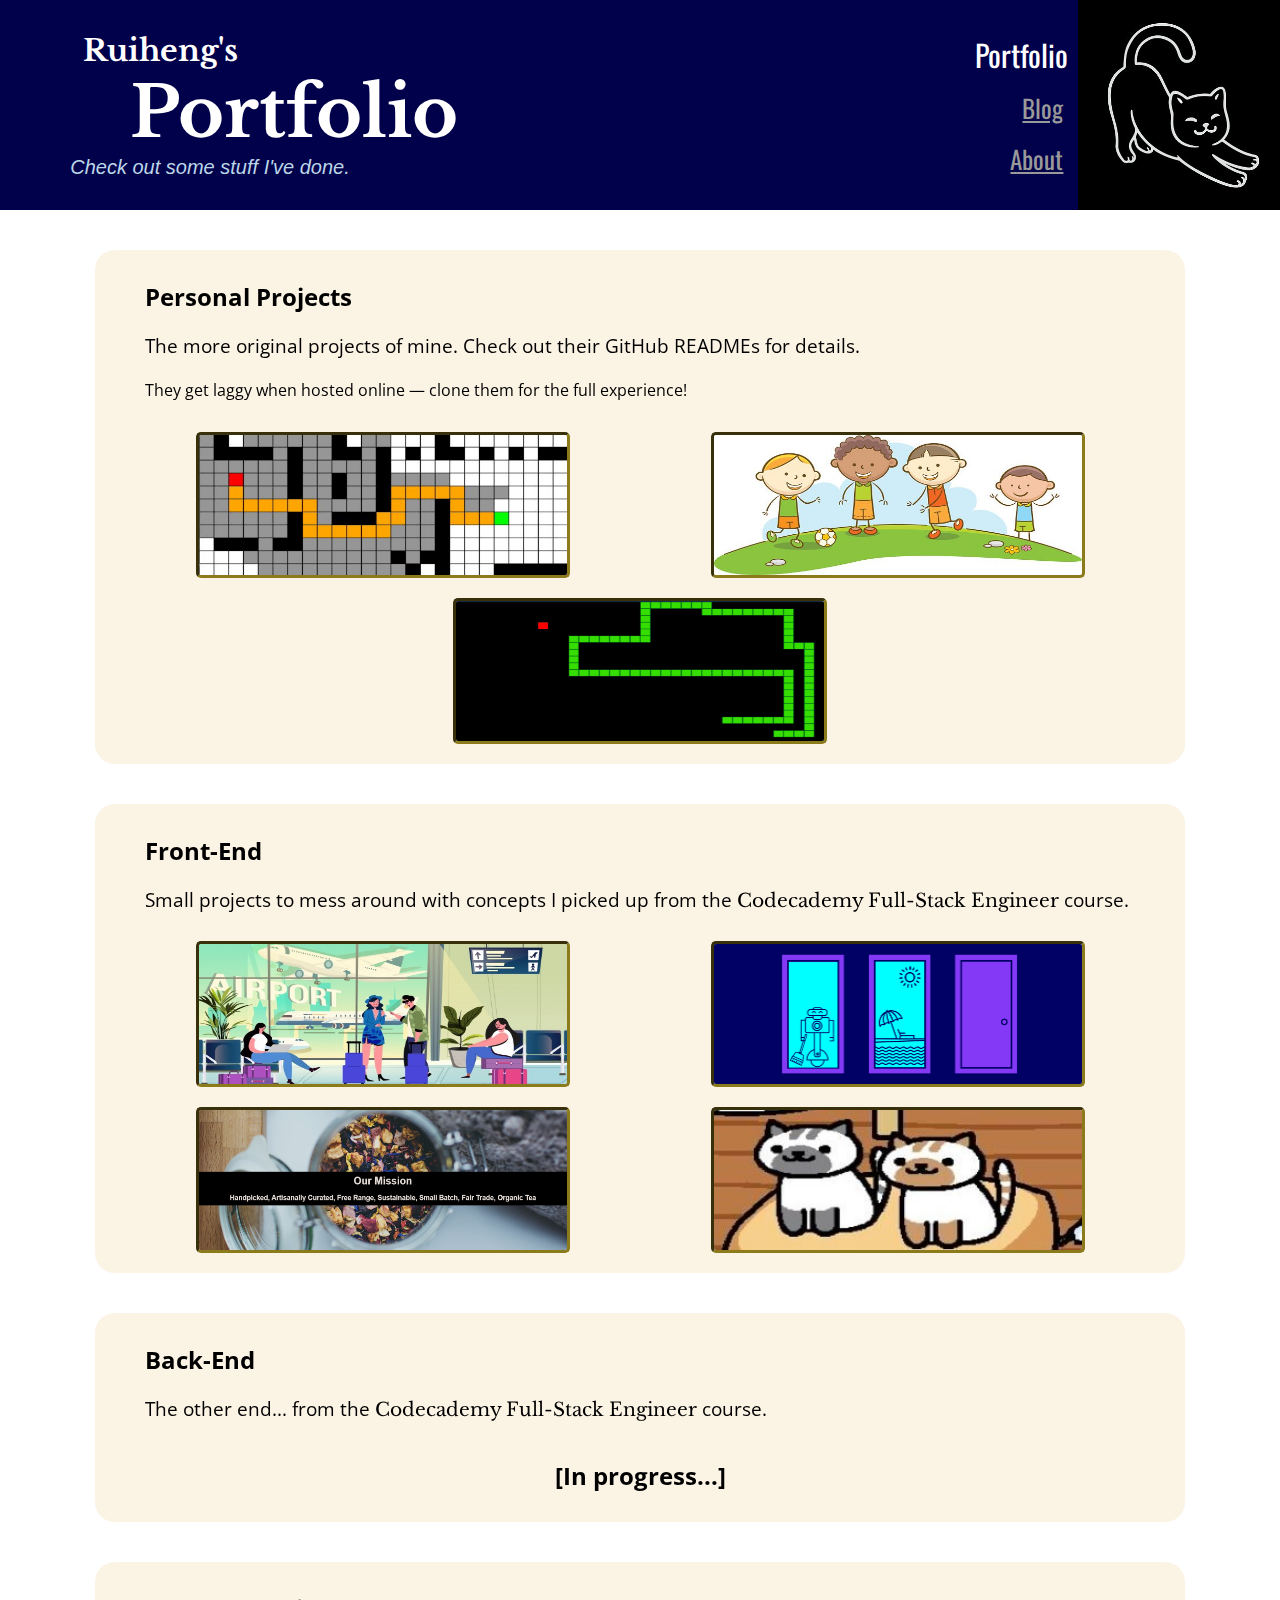
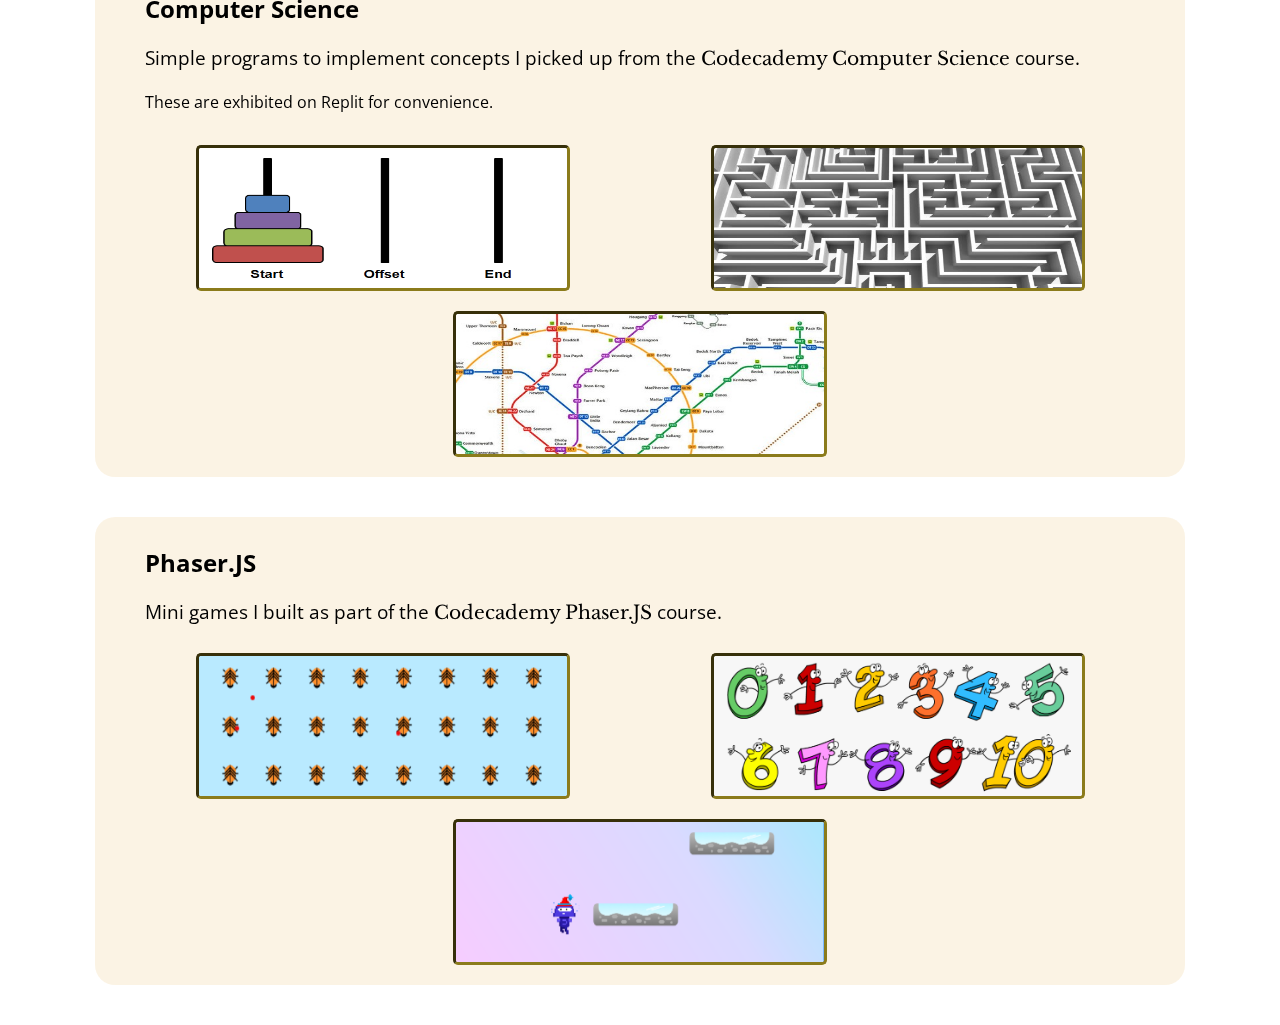
==== commit e2220e86: "Update index.html" ====
--- a/index.html
+++ b/index.html
@@ -102,6 +102,104 @@
 
 
             
+            
+
+            <div class='category'>
+                <h2 class='category-title'>Front-End</h2>
+                <h3 class='category-subtitle'>Small projects to mess around with concepts I picked up from the <span>Codecademy Full-Stack Engineer</span> course.</h3>
+                <div class='category-space'>
+
+                    
+                    <div class='content-box'>
+                        <div class="initial-content">
+                            <img src='./images/tourists.jpg' alt='Wanderlust' class='content-image'/>
+                        </div>
+                        <div class="overlay-content">
+                            <div class="content-summary"> 
+                                <h3 class='content-summary-title'>Wanderlust</h3> 
+                                <p class='content-summary-text'>Tourism helper, utilising two APIs.</p>
+                                <span>
+                                    <a href='https://sun-ruiheng.github.io/Wanderlust/' target='_blank'>Try It!</a>
+                                    <a href='https://github.com/sun-ruiheng/Wanderlust' target='_blank'>GitHub</a>
+                                </span>
+                            </div>
+                        </div>
+                    </div>
+
+                    <div class='content-box'>
+                        <div class="initial-content">
+                            <img src='./images/choredoorpic.PNG' alt='Chore Door' class='content-image'/>
+                        </div>
+                        <div class="overlay-content">
+                            <div class="content-summary"> 
+                                <h3 class='content-summary-title'>Chore Door!</h3> 
+                                <p class='content-summary-text'>Basic guessing game to test out JavaScript logic writing.</p>
+                                <span>
+                                    <a href='https://sun-ruiheng.github.io/chore-door/' target='_blank'>Try It!</a>
+                                    <a href='https://github.com/sun-ruiheng/chore-door' target='_blank'>GitHub</a>
+                                </span>
+                            </div>
+                        </div>
+                    </div>
+
+                    <div class='content-box'>
+                        <div class="initial-content">
+                            <img src='./images/teacozy.PNG' alt='Tea Cozy' class='content-image'/>
+                        </div>
+                        <div class="overlay-content">
+                            <div class="content-summary"> 
+                                <h3 class='content-summary-title'>Tea Cozy</h3> 
+                                <p class='content-summary-text'>Tea business website built working with Flexbox CSS.</p>
+                                <span>
+                                    <a href='https://sun-ruiheng.github.io/Tea-Cozy/' target='_blank'>Visit</a>
+                                    <a href='https://github.com/sun-ruiheng/Tea-Cozy/' target='_blank'>GitHub</a>
+                                </span>
+                            </div>
+                        </div>
+                    </div>
+
+                    <div class='content-box'>
+                        <div class="initial-content">
+                            <img src='./images/nekoatsume.jpg' alt='Copy Cats' class='content-image'/>
+                        </div>
+                        <div class="overlay-content">
+                            <div class="content-summary"> 
+                                <h3 class='content-summary-title'>Copy Cat</h3> 
+                                <p class='content-summary-text'>First web app with the React framework!</p>
+                                <span>
+                                    <a href='https://sun-ruiheng.github.io/Copy-Cat/' target='_blank'>Try It!</a>
+                                    <a href='https://github.com/sun-ruiheng/Copy-Cat' target='_blank'>GitHub</a>
+                                </span>
+                            </div>
+                        </div>
+                    </div>
+
+
+                    
+
+                </div>
+                
+            </div>
+
+
+
+
+            <div class='category'>
+                <h2 class='category-title'>Back-End</h2>
+                <h3 class='category-subtitle'>The other end... from the <span>Codecademy Full-Stack Engineer</span> course.</h3>
+                <div class='category-space'>
+
+                    
+                    <h2>[In progress...]</h2>
+
+                </div>
+                
+            </div>
+
+
+            
+
+
             <div class='category'>
                 <h2 class='category-title'>Computer Science</h2>
                 <h3 class='category-subtitle'>Simple programs to implement concepts I picked up from the <span>Codecademy Computer Science</span> course.</h3>
@@ -156,109 +254,9 @@
                         </div>
                     </div>
 
-                    
-
-
-
-                </div>
-                
-            </div>
-
-
-
-            <div class='category'>
-                <h2 class='category-title'>Front-End</h2>
-                <h3 class='category-subtitle'>Small projects to mess around with concepts I picked up from the <span>Codecademy Full-Stack Engineer</span> course.</h3>
-                <div class='category-space'>
-
-                    
-                    <div class='content-box'>
-                        <div class="initial-content">
-                            <img src='./images/tourists.jpg' alt='Wanderlust' class='content-image'/>
-                        </div>
-                        <div class="overlay-content">
-                            <div class="content-summary"> 
-                                <h3 class='content-summary-title'>Wanderlust</h3> 
-                                <p class='content-summary-text'>Tourism helper, utilising two APIs.</p>
-                                <span>
-                                    <a href='https://sun-ruiheng.github.io/Wanderlust/' target='_blank'>Try It!</a>
-                                    <a href='https://github.com/sun-ruiheng/Wanderlust' target='_blank'>GitHub</a>
-                                </span>
-                            </div>
-                        </div>
-                    </div>
-
-                    <div class='content-box'>
-                        <div class="initial-content">
-                            <img src='./images/choredoorpic.PNG' alt='Chore Door' class='content-image'/>
-                        </div>
-                        <div class="overlay-content">
-                            <div class="content-summary"> 
-                                <h3 class='content-summary-title'>Chore Door!</h3> 
-                                <p class='content-summary-text'>Basic guessing game to test out JavaScript logic writing.</p>
-                                <span>
-                                    <a href='https://sun-ruiheng.github.io/chore-door/' target='_blank'>Try It!</a>
-                                    <a href='https://github.com/sun-ruiheng/chore-door' target='_blank'>GitHub</a>
-                                </span>
-                            </div>
-                        </div>
-                    </div>
-
-                    <div class='content-box'>
-                        <div class="initial-content">
-                            <img src='./images/teacozy.PNG' alt='Tea Cozy' class='content-image'/>
-                        </div>
-                        <div class="overlay-content">
-                            <div class="content-summary"> 
-                                <h3 class='content-summary-title'>Tea Cozy</h3> 
-                                <p class='content-summary-text'>Tea business website built working with Flexbox CSS.</p>
-                                <span>
-                                    <a href='https://sun-ruiheng.github.io/Tea-Cozy/' target='_blank'>Visit</a>
-                                    <a href='https://github.com/sun-ruiheng/Tea-Cozy/' target='_blank'>GitHub</a>
-                                </span>
-                            </div>
-                        </div>
-                    </div>
-
-                    <div class='content-box'>
-                        <div class="initial-content">
-                            <img src='./images/nekoatsume.jpg' alt='Copy Cats' class='content-image'/>
-                        </div>
-                        <div class="overlay-content">
-                            <div class="content-summary"> 
-                                <h3 class='content-summary-title'>Copy Cat</h3> 
-                                <p class='content-summary-text'>First web app with the React framework!</p>
-                                <span>
-                                    <a href='https://sun-ruiheng.github.io/Copy-Cat/' target='_blank'>Try It!</a>
-                                    <a href='https://github.com/sun-ruiheng/Copy-Cat' target='_blank'>GitHub</a>
-                                </span>
-                            </div>
-                        </div>
-                    </div>
-
-
-                    
-
-                </div>
-                
-            </div>
-
-
-
-
-            <div class='category'>
-                <h2 class='category-title'>Back-End</h2>
-                <h3 class='category-subtitle'>The other end... from the <span>Codecademy Full-Stack Engineer</span> course.</h3>
-                <div class='category-space'>
-
-                    
-                    <h2>[In progress...]</h2>
-
-                    
-
-                </div>
-                
-            </div>
+                </div>
+            </div>
+
 
 
 
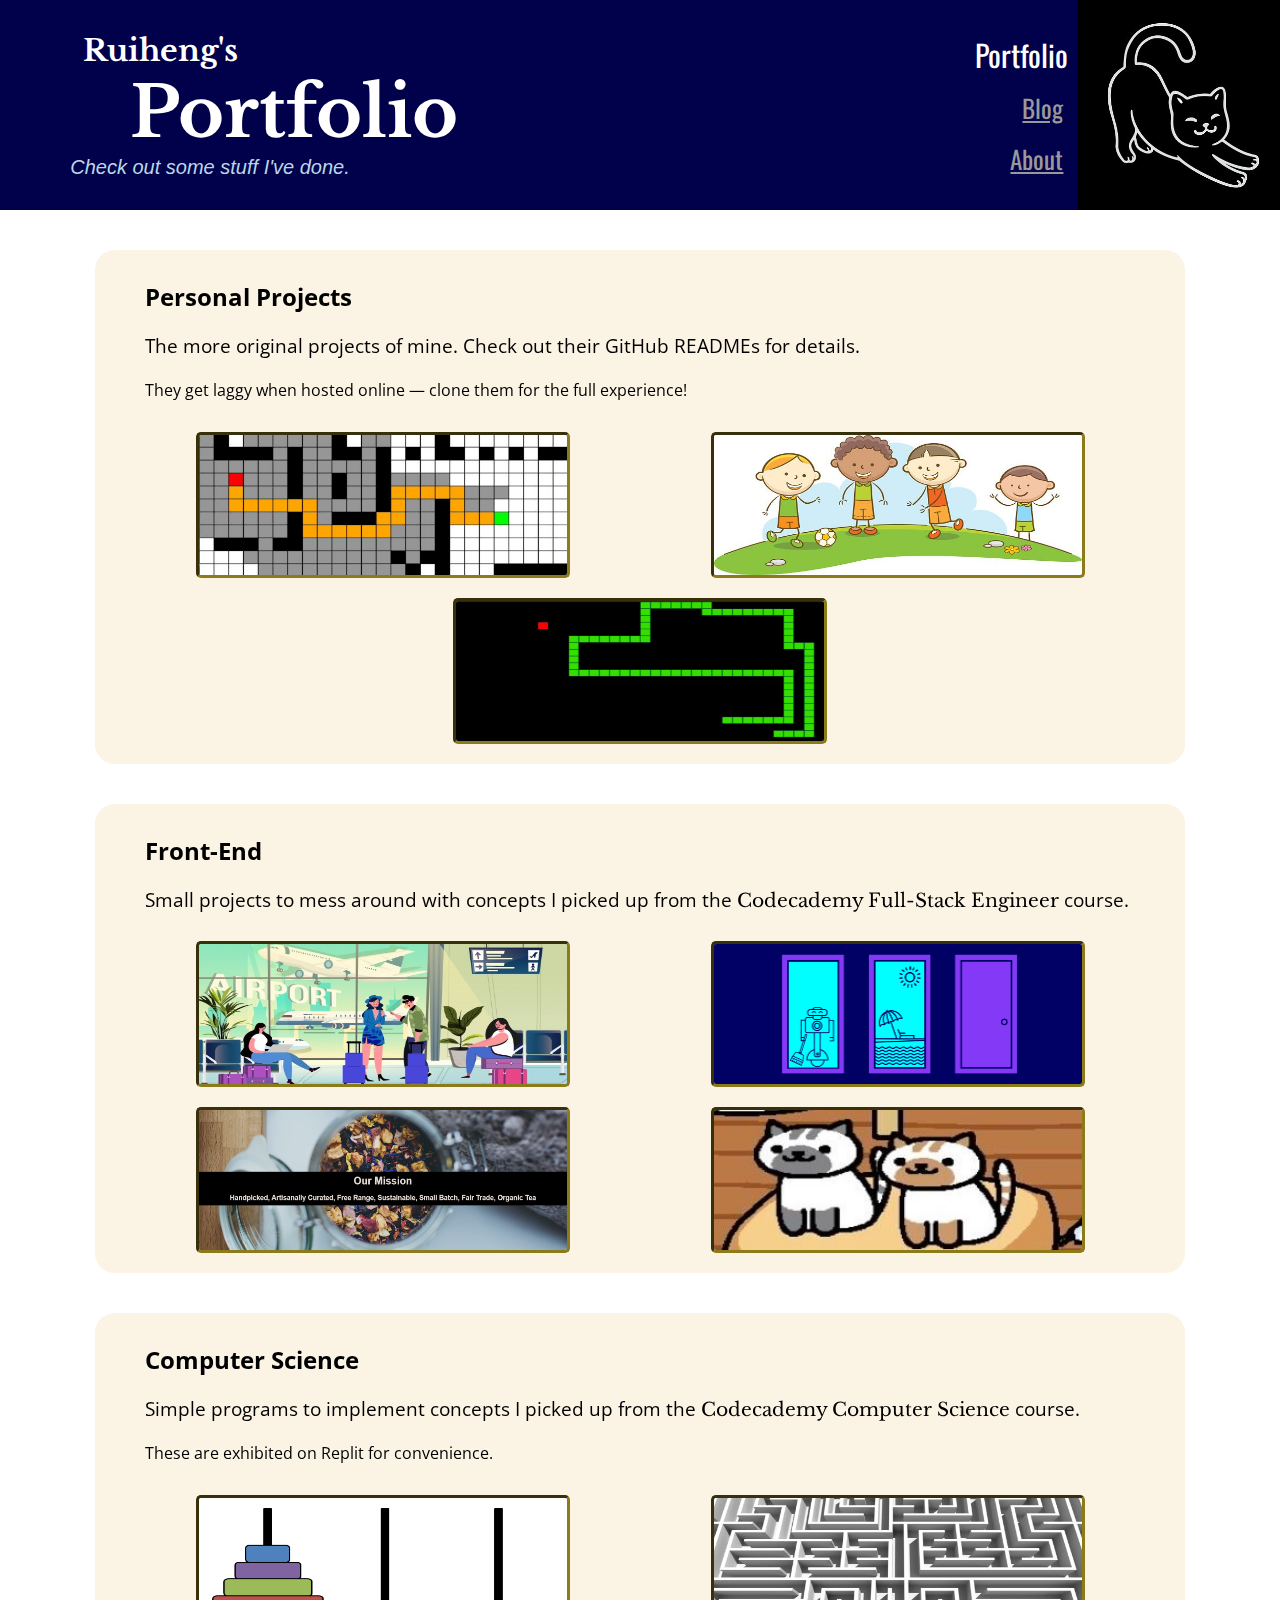
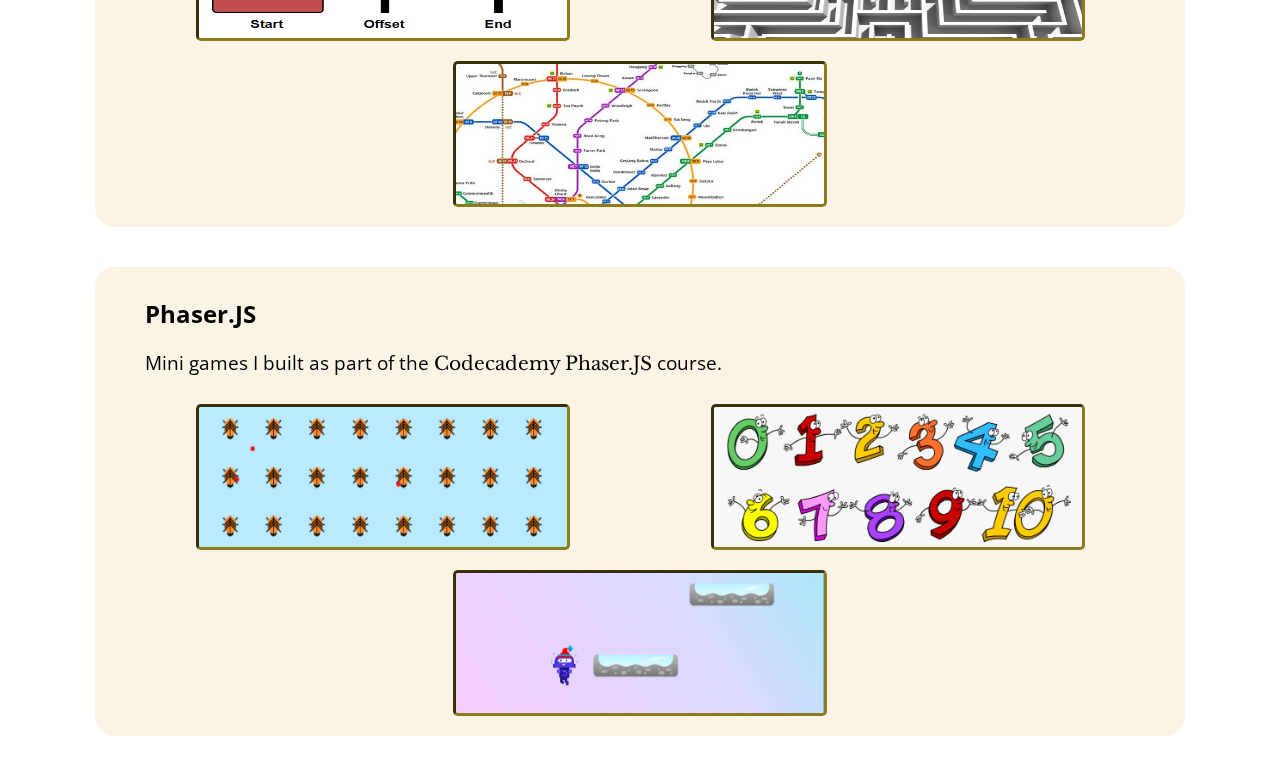
==== commit 33bf95ca: "first mac commit" ====
--- a/index.html
+++ b/index.html
@@ -47,13 +47,13 @@
                 <h3 class='category-subtitle'>The more original projects of mine. Check out their GitHub READMEs for details.</h3>
                 <h4 class='category-subtitle'>They get laggy when hosted online — clone them for the full experience!</h4>
                 <div class='category-space'>
-                    
+
                     <div class='content-box'>
                         <div class="initial-content">
                             <img src='./images/astar.jpg' alt='A* Pathfinder' class='content-image'/>
                         </div>
                         <div class="overlay-content">
-                            <div class="content-summary">  
+                            <div class="content-summary">
                                 <h3 class='content-summary-title'>A* Pathfinder</h3>
                                 <p class='content-summary-text'>Efficient Greedy Algorithm determines shortest routes.</p>
                                 <span>
@@ -63,13 +63,13 @@
                             </div>
                         </div>
                     </div>
-                    
+
                     <div class='content-box'>
                         <div class="initial-content">
                             <img src='./images/football.jpg' alt='Football Site' class='content-image'/>
                         </div>
                         <div class="overlay-content">
-                            <div class="content-summary">  
+                            <div class="content-summary">
                                 <h3 class='content-summary-title'>Football Stuff</h3>
                                 <p class='content-summary-text'>Up-to-date football information using the <em>football-data.org</em> API.</p>
                                 <span>
@@ -85,7 +85,7 @@
                             <img src='./images/snek.png' alt='Snake' class='content-image'/>
                         </div>
                         <div class="overlay-content">
-                            <div class="content-summary">  
+                            <div class="content-summary">
                                 <h3 class='content-summary-title'>Snake (Pygame)</h3>
                                 <p class='content-summary-text'>Classic Snake game... Nom nom nom. Don't bite yourself!</p>
                                 <span>
@@ -97,26 +97,26 @@
                     </div>
 
                 </div>
-                
-            </div>
-
-
-            
-            
+
+            </div>
+
+
+
+
 
             <div class='category'>
                 <h2 class='category-title'>Front-End</h2>
                 <h3 class='category-subtitle'>Small projects to mess around with concepts I picked up from the <span>Codecademy Full-Stack Engineer</span> course.</h3>
                 <div class='category-space'>
 
-                    
+
                     <div class='content-box'>
                         <div class="initial-content">
                             <img src='./images/tourists.jpg' alt='Wanderlust' class='content-image'/>
                         </div>
                         <div class="overlay-content">
-                            <div class="content-summary"> 
-                                <h3 class='content-summary-title'>Wanderlust</h3> 
+                            <div class="content-summary">
+                                <h3 class='content-summary-title'>Wanderlust</h3>
                                 <p class='content-summary-text'>Tourism helper, utilising two APIs.</p>
                                 <span>
                                     <a href='https://sun-ruiheng.github.io/Wanderlust/' target='_blank'>Try It!</a>
@@ -131,8 +131,8 @@
                             <img src='./images/choredoorpic.PNG' alt='Chore Door' class='content-image'/>
                         </div>
                         <div class="overlay-content">
-                            <div class="content-summary"> 
-                                <h3 class='content-summary-title'>Chore Door!</h3> 
+                            <div class="content-summary">
+                                <h3 class='content-summary-title'>Chore Door!</h3>
                                 <p class='content-summary-text'>Basic guessing game to test out JavaScript logic writing.</p>
                                 <span>
                                     <a href='https://sun-ruiheng.github.io/chore-door/' target='_blank'>Try It!</a>
@@ -147,8 +147,8 @@
                             <img src='./images/teacozy.PNG' alt='Tea Cozy' class='content-image'/>
                         </div>
                         <div class="overlay-content">
-                            <div class="content-summary"> 
-                                <h3 class='content-summary-title'>Tea Cozy</h3> 
+                            <div class="content-summary">
+                                <h3 class='content-summary-title'>Tea Cozy</h3>
                                 <p class='content-summary-text'>Tea business website built working with Flexbox CSS.</p>
                                 <span>
                                     <a href='https://sun-ruiheng.github.io/Tea-Cozy/' target='_blank'>Visit</a>
@@ -163,8 +163,8 @@
                             <img src='./images/nekoatsume.jpg' alt='Copy Cats' class='content-image'/>
                         </div>
                         <div class="overlay-content">
-                            <div class="content-summary"> 
-                                <h3 class='content-summary-title'>Copy Cat</h3> 
+                            <div class="content-summary">
+                                <h3 class='content-summary-title'>Copy Cat</h3>
                                 <p class='content-summary-text'>First web app with the React framework!</p>
                                 <span>
                                     <a href='https://sun-ruiheng.github.io/Copy-Cat/' target='_blank'>Try It!</a>
@@ -175,29 +175,29 @@
                     </div>
 
 
-                    
-
-                </div>
-                
-            </div>
-
-
-
-
-            <div class='category'>
+
+
+                </div>
+
+            </div>
+
+
+
+
+            <!-- <div class='category'>
                 <h2 class='category-title'>Back-End</h2>
                 <h3 class='category-subtitle'>The other end... from the <span>Codecademy Full-Stack Engineer</span> course.</h3>
                 <div class='category-space'>
 
-                    
+
                     <h2>[In progress...]</h2>
 
                 </div>
-                
-            </div>
-
-
-            
+
+            </div> -->
+
+
+
 
 
             <div class='category'>
@@ -211,7 +211,7 @@
                             <img src='./images/towersofhanoi.png' alt='Towers of Hanoi' class='content-image'/>
                         </div>
                         <div class="overlay-content">
-                            <div class="content-summary">  
+                            <div class="content-summary">
                                 <h3 class='content-summary-title'>Towers of Hanoi</h3>
                                 <p class='content-summary-text'>Strategy game to implement the Stacks data structure.</p>
                                 <span>
@@ -227,7 +227,7 @@
                             <img src='./images/mazeexplorer.jpg' alt='Maze Explorer' class='content-image'/>
                         </div>
                         <div class="overlay-content">
-                            <div class="content-summary">  
+                            <div class="content-summary">
                                 <h3 class='content-summary-title'>Maze Explorer</h3>
                                 <p class='content-summary-text'>Navigate through a maze represented by the Graphs data structure.</p>
                                 <span>
@@ -243,7 +243,7 @@
                             <img src='./images/mrtmap.jpg' alt='MRT Route' class='content-image'/>
                         </div>
                         <div class="overlay-content">
-                            <div class="content-summary">  
+                            <div class="content-summary">
                                 <h3 class='content-summary-title'>MRT Route</h3>
                                 <p class='content-summary-text'>Breadth-First Search to find the shortest MRT route.</p>
                                 <span>
@@ -265,14 +265,14 @@
                 <h2 class='category-title'>Phaser.JS</h2>
                 <h3 class='category-subtitle'>Mini games I built as part of the <span>Codecademy Phaser.JS</span> course.</h3>
                 <div class='category-space'>
-                    
+
                     <div class='content-box'>
                         <div class="initial-content">
                             <img src='./images/buginvaders.PNG' alt='Bug Invaders' class='content-image'/>
                         </div>
                         <div class="overlay-content">
-                            <div class="content-summary"> 
-                                <h3 class='content-summary-title'>Bug Invaders</h3> 
+                            <div class="content-summary">
+                                <h3 class='content-summary-title'>Bug Invaders</h3>
                                 <p class='content-summary-text'>Survive and kill the pesky invaders! Spacebar to fight back.</p>
                                 <span>
                                     <a href='https://sun-ruiheng.github.io/Bug-Invaders/' target='_blank'>Try It!</a>
@@ -287,8 +287,8 @@
                             <img src='./images/conundrum.png' alt='Counting Conundrum' class='content-image'/>
                         </div>
                         <div class="overlay-content">
-                            <div class="content-summary"> 
-                                <h3 class='content-summary-title'>Counting Conundrum</h3> 
+                            <div class="content-summary">
+                                <h3 class='content-summary-title'>Counting Conundrum</h3>
                                 <p class='content-summary-text'>Remember the numbers, and recall in ascending order!</p>
                                 <span>
                                     <a href='https://sun-ruiheng.github.io/Counting-Conundrum/' target='_blank'>Try It!</a>
@@ -303,8 +303,8 @@
                             <img src='./images/codeyjump.PNG' alt='Codey Jump' class='content-image'/>
                         </div>
                         <div class="overlay-content">
-                            <div class="content-summary"> 
-                                <h3 class='content-summary-title'>Codey Jump</h3> 
+                            <div class="content-summary">
+                                <h3 class='content-summary-title'>Codey Jump</h3>
                                 <p class='content-summary-text'>Jump, Jump, Jump. There is no point to this game!</p>
                                 <span>
                                     <a href='https://sun-ruiheng.github.io/Codey-Jump/' target='_blank'>Try It!</a>
@@ -314,11 +314,11 @@
                         </div>
                     </div>
 
-                
-
-
-                </div>
-                
+
+
+
+                </div>
+
             </div>
 
 
